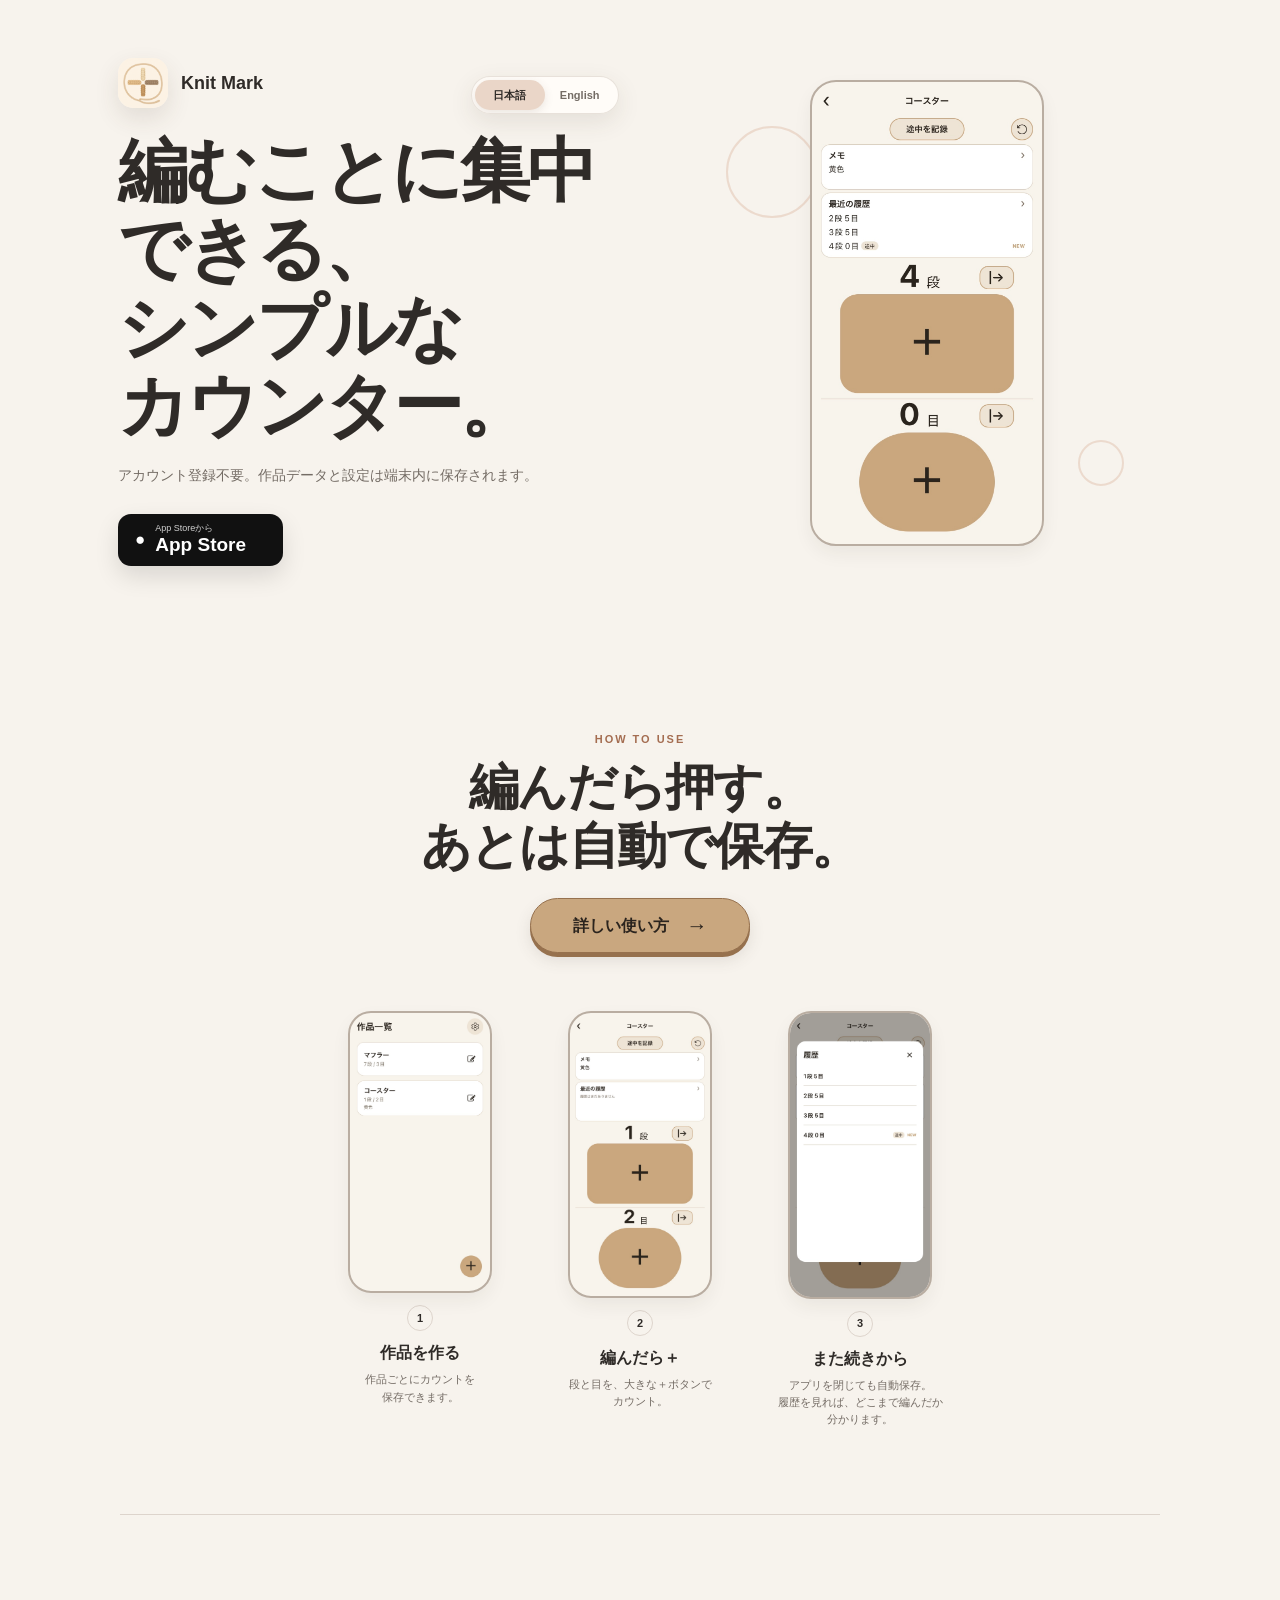
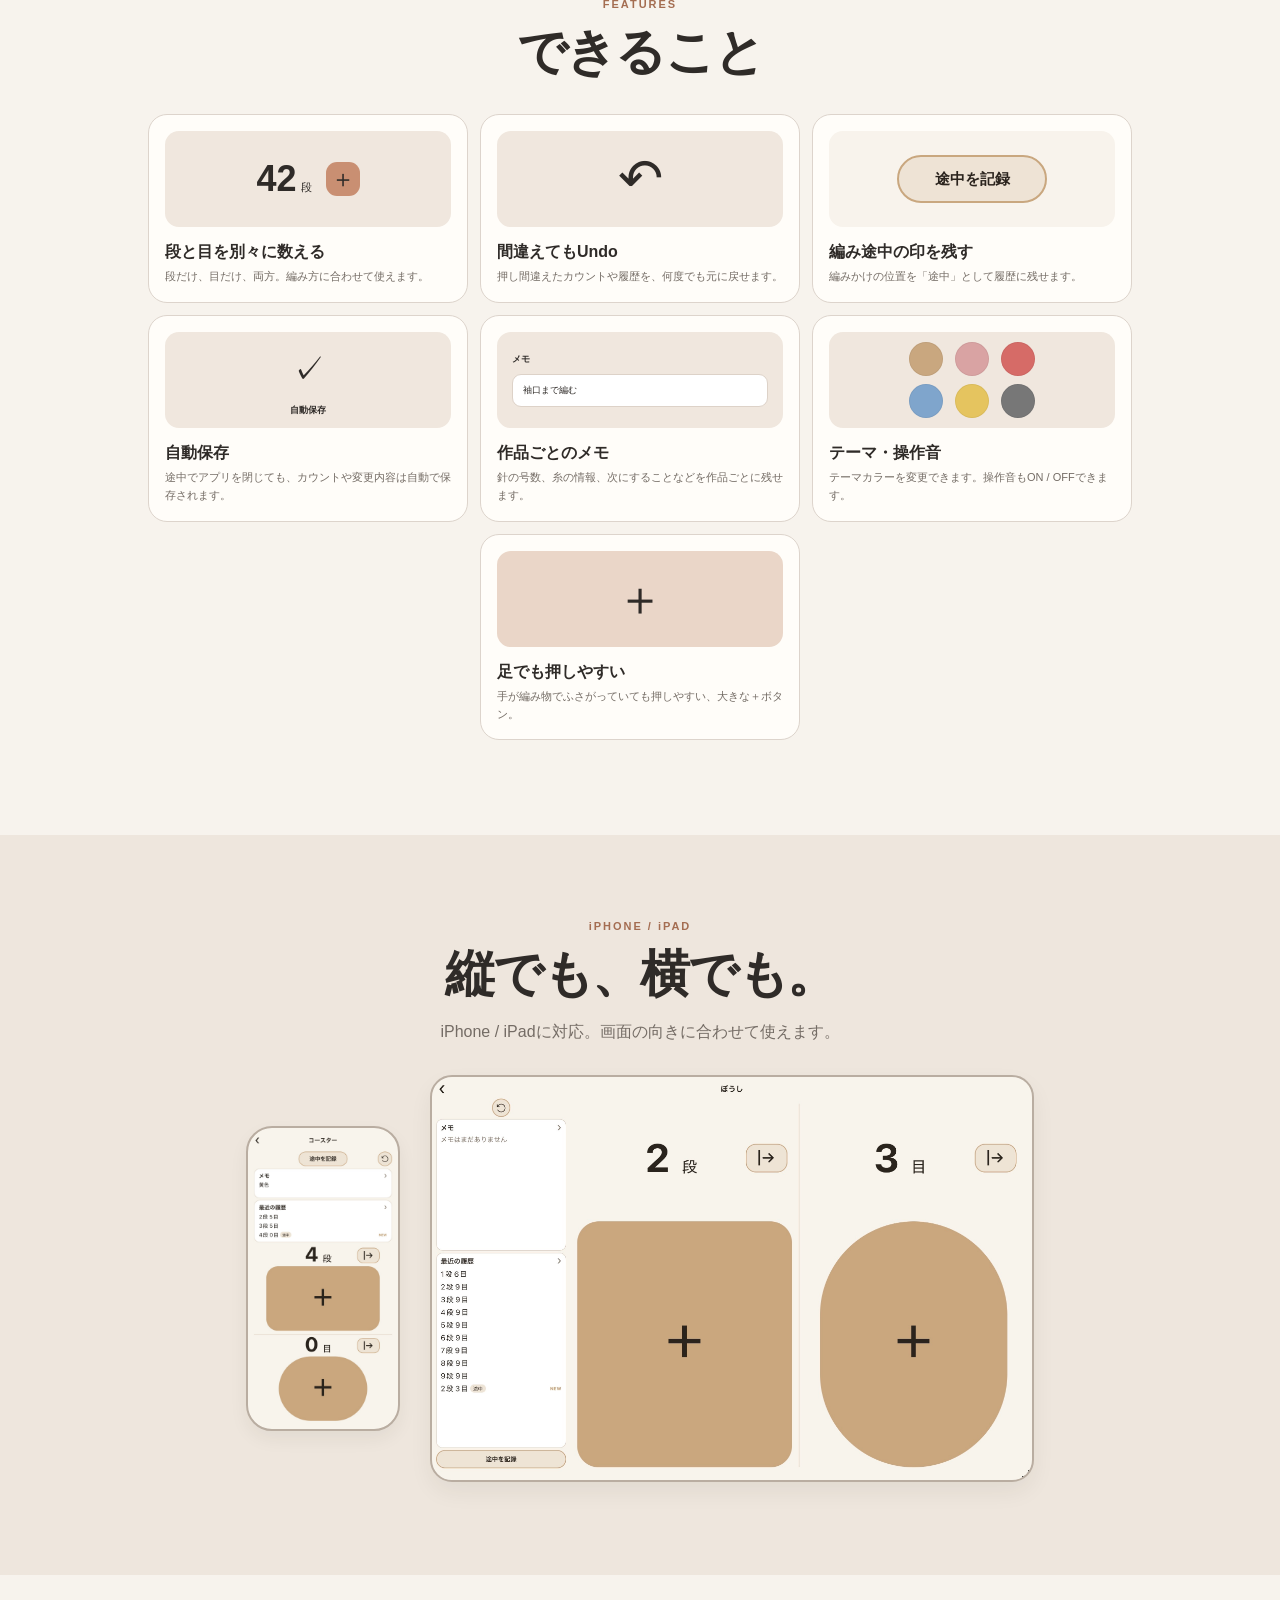
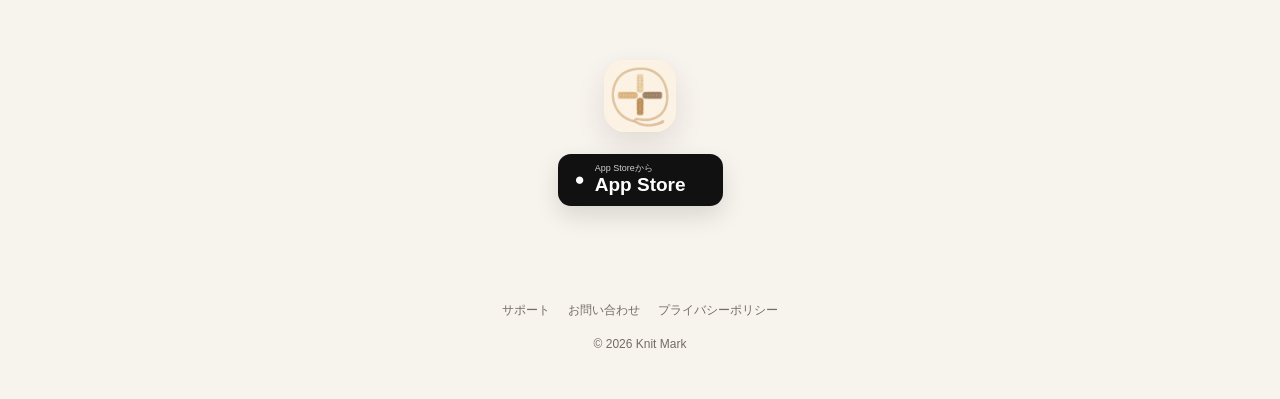
==== index.html @ 9e9e52c0 "Localize home footer and emphasize detailed guide button" ====
<!doctype html>
<html lang="ja">
<head>
  <meta charset="utf-8" />
  <meta name="viewport" content="width=device-width, initial-scale=1" />
  <meta name="theme-color" content="#f7f3ed" />
  <meta name="description" content="Knit Mark - 編み物の段数と目数を、シンプルに記録できるカウンターアプリ。" />
  <title>Knit Mark | 編み物カウンター</title>
  <link rel="stylesheet" href="./styles.css?v=20261116-guide-button" />
  <link rel="icon" type="image/png" href="/KnitMark_share/assets/icon.png" />
  <link rel="apple-touch-icon" href="/KnitMark_share/assets/icon.png" />
</head>
<body>
  <main id="top">
    <section class="hero">
      <div class="hero-copy">
        <div class="hero-top">
          <div class="app-mark">
            <img src="./assets/icon.png" alt="" />
            <span>Knit Mark</span>
          </div>
          <button class="lang-switch" id="langToggle" type="button" aria-label="Switch language" aria-pressed="false">
            <span class="lang-track">
              <span class="lang-thumb"></span>
              <span class="lang-option lang-ja">日本語</span>
              <span class="lang-option lang-en">English</span>
            </span>
          </button>
        </div>
        <h1 class="hero-title"
            data-ja="<span class='hero-line hero-line-1'>編むことに集中</span><span class='hero-line hero-line-2'><span class='hero-line-2a'>できる、</span><span class='hero-line-2b'>シンプルな</span></span><span class='hero-line hero-line-3'>カウンター。</span>"
            data-en="<span class='hero-line hero-line-1'>A simple counter</span><span class='hero-line hero-line-2'><span class='hero-line-2a'>that lets you</span><span class='hero-line-2b'>keep</span></span><span class='hero-line hero-line-3'>knitting.</span>">
          <span class="hero-line hero-line-1">編むことに集中</span>
          <span class="hero-line hero-line-2"><span class="hero-line-2a">できる、</span><span class="hero-line-2b">シンプルな</span></span>
          <span class="hero-line hero-line-3">カウンター。</span>
        </h1>
        <p class="hero-note"
           data-ja="アカウント登録不要。作品データと設定は端末内に保存されます。"
           data-en="No account required. Project data and settings are stored on your device.">
          アカウント登録不要。作品データと設定は端末内に保存されます。
        </p>
        <div class="hero-actions">
          <a class="store-button" href="https://apps.apple.com/app/id6820805163" target="_blank" rel="noreferrer">
            <span class="store-icon">●</span>
            <span><small data-ja="App Storeから" data-en="Download on the">App Storeから</small><strong>App Store</strong></span>
          </a>

        </div>
      </div>

      <div class="hero-device" aria-label="Knit Mark app preview">
        <div class="screen-crop hero-screenshot">
          <img src="./assets/screenshots/counter-progress.jpeg" data-ja-src="./assets/screenshots/counter-progress.jpeg" data-en-src="./assets/screenshots/counter-progress-eng.jpeg" alt="Knit Mark カウンター画面" />
        </div>
      </div>
    </section>

    <section class="section-heading how-heading">
      <p class="kicker">HOW TO USE</p>
      <h2 data-ja="編んだら押す。<br>あとは自動で保存。" data-en="Tap as you knit.<br>Everything saves automatically.">
        編んだら押す。<br>あとは自動で保存。
      </h2>
      <a class="detail-link" href="./usage.html" data-ja="詳しい使い方" data-en="Detailed guide">詳しい使い方</a>
    </section>

    <section class="steps" aria-label="Knit Mark how to use">
      <article class="step">
        <div class="screen-crop step-screenshot">
          <img src="./assets/screenshots/projects.jpeg" data-ja-src="./assets/screenshots/projects.jpeg" data-en-src="./assets/screenshots/projects-eng.jpeg" alt="Knit Mark 作品一覧画面" />
        </div>
        <div class="step-copy">
          <span>1</span>
          <h3 data-ja="作品を作る" data-en="Create a project">作品を作る</h3>
          <p data-ja="作品ごとにカウントを<br>保存できます。" data-en="Save counts separately for each project.">作品ごとにカウントを<br>保存できます。</p>
        </div>
      </article>

      <article class="step">
        <div class="screen-crop step-screenshot">
          <img src="./assets/screenshots/counter.jpeg" data-ja-src="./assets/screenshots/counter.jpeg" data-en-src="./assets/screenshots/counter-eng.jpeg" alt="Knit Mark カウンター画面" />
        </div>
        <div class="step-copy">
          <span>2</span>
          <h3 data-ja="編んだら＋" data-en="Tap + as you knit">編んだら＋</h3>
          <p data-ja="段と目を、大きな＋ボタンで<br>カウント。" data-en="Count rows and stitches with large + buttons.">段と目を、大きな＋ボタンで<br>カウント。</p>
        </div>
      </article>

      <article class="step">
        <div class="screen-crop step-screenshot">
          <img src="./assets/screenshots/history-progress.jpeg" data-ja-src="./assets/screenshots/history-progress.jpeg" data-en-src="./assets/screenshots/history-progress-eng.jpeg" alt="Knit Mark 履歴画面" />
        </div>
        <div class="step-copy">
          <span>3</span>
          <h3 data-ja="また続きから" data-en="Continue later">また続きから</h3>
          <p data-ja="アプリを閉じても自動保存。<br>履歴を見れば、どこまで編んだか<br>分かります。" data-en="Everything is saved automatically. Check your history and continue where you left off.">
            アプリを閉じても自動保存。<br>履歴を見れば、どこまで編んだか<br>分かります。
          </p>
        </div>
      </article>
    </section>

    <section class="features">
      <div class="section-heading">
        <p class="kicker">FEATURES</p>
        <h2 data-ja="できること" data-en="What you can do">できること</h2>
      </div>

      <div class="feature-grid">
        <article class="feature-card">
          <div class="feature-demo count-mini">
            <span class="count-value"><strong>42</strong><span data-ja="段" data-en="Rows">段</span></span>
            <b>＋</b>
          </div>
          <h3 data-ja="段と目を別々に数える" data-en="Count rows and stitches separately">段と目を別々に数える</h3>
          <p data-ja="段だけ、目だけ、両方。編み方に合わせて使えます。" data-en="Track rows, stitches, or both to match the way you knit.">段だけ、目だけ、両方。編み方に合わせて使えます。</p>
        </article>

        <article class="feature-card">
          <div class="feature-demo undo-mini">↶</div>
          <h3 data-ja="間違えてもUndo" data-en="Undo mistakes">間違えてもUndo</h3>
          <p data-ja="押し間違えたカウントや履歴を、何度でも元に戻せます。" data-en="Undo mistaken counts and history as many times as needed.">押し間違えたカウントや履歴を、何度でも元に戻せます。</p>
        </article>

        <article class="feature-card">
          <div class="feature-demo progress-button-demo">
            <span class="progress-button" data-ja="途中を記録" data-en="Save Progress">途中を記録</span>
          </div>
          <h3 data-ja="編み途中の印を残す" data-en="Mark where you stopped">編み途中の印を残す</h3>
          <p data-ja="編みかけの位置を「途中」として履歴に残せます。" data-en="Save your current place as a Progress marker in history.">編みかけの位置を「途中」として履歴に残せます。</p>
        </article>

        <article class="feature-card">
          <div class="feature-demo autosave-mini">
            <span>✓</span>
            <small data-ja="自動保存" data-en="Auto Save">自動保存</small>
          </div>
          <h3 data-ja="自動保存" data-en="Auto save">自動保存</h3>
          <p data-ja="途中でアプリを閉じても、カウントや変更内容は自動で保存されます。" data-en="Counts and changes are saved automatically, even if you close the app.">途中でアプリを閉じても、カウントや変更内容は自動で保存されます。</p>
        </article>

        <article class="feature-card">
          <div class="feature-demo note-mini">
            <small data-ja="メモ" data-en="Note">メモ</small>
            <span data-ja="袖口まで編む" data-en="Knit to the cuff">袖口まで編む</span>
          </div>
          <h3 data-ja="作品ごとのメモ" data-en="Notes for each project">作品ごとのメモ</h3>
          <p data-ja="針の号数、糸の情報、次にすることなどを作品ごとに残せます。" data-en="Keep needle size, yarn details, and next steps with each project.">針の号数、糸の情報、次にすることなどを作品ごとに残せます。</p>
        </article>

        <article class="feature-card">
          <div class="feature-demo theme-palette" aria-label="Knit Mark theme colors">
            <span class="theme-dot beige"></span>
            <span class="theme-dot pink"></span>
            <span class="theme-dot red"></span>
            <span class="theme-dot blue"></span>
            <span class="theme-dot yellow"></span>
            <span class="theme-dot black"></span>
          </div>
          <h3 data-ja="テーマ・操作音" data-en="Themes and tap sounds">テーマ・操作音</h3>
          <p data-ja="テーマカラーを変更できます。操作音もON / OFFできます。" data-en="Choose a color theme and turn tap sounds on or off.">テーマカラーを変更できます。操作音もON / OFFできます。</p>
        </article>

        <article class="feature-card foot-card">
          <div class="feature-demo foot-mini">＋</div>
          <h3 data-ja="足でも押しやすい" data-en="Easy to tap with your foot">足でも押しやすい</h3>
          <p data-ja="手が編み物でふさがっていても押しやすい、大きな＋ボタン。" data-en="Large + buttons are easy to tap even when your hands are busy knitting.">手が編み物でふさがっていても押しやすい、大きな＋ボタン。</p>
        </article>
      </div>
    </section>

    <section class="device-section">
      <div class="section-heading">
        <p class="kicker">iPHONE / iPAD</p>
        <h2 data-ja="縦でも、横でも。" data-en="Portrait or landscape.">縦でも、横でも。</h2>
        <p data-ja="iPhone / iPadに対応。画面の向きに合わせて使えます。" data-en="Available on iPhone and iPad, in portrait or landscape.">iPhone / iPadに対応。画面の向きに合わせて使えます。</p>
      </div>

      <div class="device-showcase">
        <div class="screen-crop device-phone-shot">
          <img src="./assets/screenshots/counter-progress.jpeg" data-ja-src="./assets/screenshots/counter-progress.jpeg" data-en-src="./assets/screenshots/counter-progress-eng.jpeg" alt="Knit Mark iPhone縦画面" />
        </div>
        <div class="screen-crop ipad-shot">
          <img src="./assets/screenshots/ipad-landscape.jpeg" data-ja-src="./assets/screenshots/ipad-landscape.jpeg" data-en-src="./assets/screenshots/ipad-landscape-eng.jpeg" alt="Knit Mark iPad横画面" />
        </div>
      </div>
    </section>

    <section class="download-section">
      <img src="./assets/icon.png" alt="" />
      <a class="store-button" href="https://apps.apple.com/app/id6820805163" target="_blank" rel="noreferrer">
        <span class="store-icon">●</span>
        <span><small data-ja="App Storeから" data-en="Download on the">App Storeから</small><strong>App Store</strong></span>
      </a>
    </section>
  </main>

  <footer>
    <nav>
      <a href="./support/ja/" data-ja-href="./support/ja/" data-en-href="./support/" data-ja="サポート" data-en="Support">サポート</a>
      <a href="https://docs.google.com/forms/d/e/1FAIpQLScTfycUACW0nB-oMRpTWPwfped8-hMe3VPU91w6Vp2cTNvaTg/viewform?usp=publish-editor" target="_blank" rel="noreferrer" data-ja="お問い合わせ" data-en="Contact">お問い合わせ</a>
      <a href="./ja/privacy.html" data-ja-href="./ja/privacy.html" data-en-href="./privacy.html" data-ja="プライバシーポリシー" data-en="Privacy Policy">プライバシーポリシー</a>
    </nav>
    <p>© 2026 Knit Mark</p>
  </footer>

  <script src="./script.js"></script>
</body>
</html>
---- styles.css ----
:root{
  --bg:#f7f3ed;
  --surface:#fffdf9;
  --surface-2:#f0e7de;
  --text:#2f2b28;
  --muted:#746c65;
  --line:#ddd4cc;
  --accent:#c98f72;
  --shadow:0 22px 55px rgba(69,54,43,.12);
}
*{box-sizing:border-box}
html{scroll-behavior:smooth}
body{
  margin:0;
  background:var(--bg);
  color:var(--text);
  font-family:-apple-system,BlinkMacSystemFont,"Segoe UI","Noto Sans JP",sans-serif;
  line-height:1.7;
}
a{color:inherit;text-decoration:none}
button{font:inherit;color:inherit}

.hero{
  max-width:1100px;
  margin:0 auto;
  padding:58px 28px 86px;
  display:grid;
  grid-template-columns:1.05fr .95fr;
  gap:56px;
  align-items:center;
}
.app-mark{display:flex;align-items:center;gap:13px;font-size:18px;font-weight:800}
.app-mark img{width:50px;height:50px;border-radius:15px;box-shadow:0 10px 24px rgba(72,55,43,.12)}
h1{
  margin:24px 0 18px;
  font-size:clamp(42px,5.5vw,70px);
  line-height:1.08;
  letter-spacing:-.045em;
}
.hero-note{max-width:610px;margin:0;color:var(--muted);font-size:14px}
.hero-actions{display:flex;align-items:center;gap:12px;flex-wrap:wrap;margin-top:27px}
.store-button{
  display:inline-flex;
  align-items:center;
  gap:10px;
  min-width:165px;
  padding:10px 17px;
  border-radius:13px;
  background:#111;
  color:#fff;
  box-shadow:0 10px 25px rgba(0,0,0,.12);
}
.store-button small{display:block;font-size:9px;line-height:1.1;opacity:.8}
.store-button strong{display:block;font-size:19px;line-height:1.15}
.store-icon{font-size:17px}
.lang-button{
  border:1px solid var(--line);
  background:var(--surface);
  border-radius:999px;
  padding:9px 14px;
  cursor:pointer;
  font-weight:700;
}
.hero-device{display:flex;justify-content:center}

.phone{
  position:relative;
  border:7px solid #302c29;
  background:#302c29;
  border-radius:34px;
  box-shadow:var(--shadow);
}
.phone:before{
  content:"";
  position:absolute;
  top:6px;
  left:50%;
  transform:translateX(-50%);
  width:62px;
  height:16px;
  border-radius:999px;
  background:#302c29;
  z-index:3;
}
.phone-large{width:245px}
.phone-small{width:168px;border-width:6px;border-radius:28px}
.phone-device{width:180px;border-radius:30px}
.phone-screen{
  position:relative;
  overflow:hidden;
  background:#fbf5ee;
  border-radius:27px;
  min-height:460px;
  padding:28px 12px 12px;
}
.phone-small .phone-screen{min-height:326px;border-radius:21px;padding:22px 8px 9px}
.phone-device .phone-screen{min-height:350px;border-radius:23px;padding:23px 9px 10px}

.mock-top,.simple-title{
  display:grid;
  grid-template-columns:28px 1fr 28px;
  align-items:center;
  text-align:center;
  font-size:12px;
}
.phone-small .simple-title,.phone-device .simple-title{grid-template-columns:22px 1fr 22px;font-size:9px}
.mock-top>span:first-child,.simple-title>span:first-child{text-align:left}
.mock-top>span:last-child,.simple-title>span:last-child{text-align:right}
.mock-tools{display:flex;align-items:center;justify-content:space-between;margin:12px 0 9px}
.mock-tools button{height:29px;min-width:29px;border:1px solid #cfa98f;border-radius:999px;background:#f0dfd2;font-size:10px}
.mock-tools .progress{padding:0 11px;font-weight:700}
.mock-card{display:grid;gap:2px;margin:6px 0;padding:7px 8px;border:1px solid #e4d8cd;border-radius:11px;background:#fffaf6}
.mock-card b{font-size:9px}
.mock-card span{font-size:8px;color:#615951}
.mock-card em,.history-row em{font-style:normal;font-size:7px;color:#b56f53}
.big-count{padding:6px 0 2px;text-align:center}
.big-count>div{position:relative;display:flex;justify-content:center;align-items:baseline;gap:4px}
.big-count strong{font-size:31px;line-height:1}
.big-count span{font-size:11px}
.big-count>div button{position:absolute;right:2px;top:0;border:1px solid #cfa98f;background:#f0dfd2;border-radius:9px;padding:3px 6px;font-size:10px}
.big-plus{
  display:grid;
  place-items:center;
  width:80%;
  height:52px;
  margin:7px auto 0;
  border:0;
  border-radius:18px;
  background:var(--accent);
  font-size:37px;
  line-height:1;
}
.big-plus.round{width:58%;border-radius:999px}
.screen-divider{height:1px;background:#e5d9ce;margin:4px 8px}

.section-heading{
  max-width:760px;
  margin:0 auto;
  padding:78px 28px 32px;
  text-align:center;
}
.section-heading h2{
  margin:0;
  font-size:clamp(31px,4.5vw,50px);
  line-height:1.18;
  letter-spacing:-.035em;
}
.section-heading>p:last-child{margin:14px auto 0;color:var(--muted)}
.kicker{margin:0 0 9px;color:#a46d51;font-size:11px;font-weight:800;letter-spacing:.18em}

.steps{
  display:flex;
  align-items:flex-start;
  gap:0;
  overflow-x:auto;
  scroll-snap-type:x mandatory;
  scrollbar-width:none;
  padding:20px max(28px,calc((100vw - 168px)/2)) 82px;
  -webkit-overflow-scrolling:touch;
}
.steps::-webkit-scrollbar{display:none}
.step{
  flex:0 0 214px;
  min-width:214px;
  margin-left:-46px;
  scroll-snap-align:center;
  position:relative;
  display:flex;
  flex-direction:column;
  align-items:center;
}
.step:first-child{margin-left:0}
.step:nth-child(1){z-index:3}
.step:nth-child(2){z-index:2}
.step:nth-child(3){z-index:1}
.step-copy{width:180px;padding-top:14px;text-align:center}
.step-copy>span{
  display:grid;
  place-items:center;
  width:26px;height:26px;margin:0 auto 8px;
  border:1px solid var(--line);border-radius:50%;
  font-size:11px;font-weight:800
}
.step-copy h3{margin:0 0 5px;font-size:16px}
.step-copy p{margin:0;color:var(--muted);font-size:11px;line-height:1.55}
.list-screen{background:#faf6f0}
.project-card{display:grid;gap:2px;margin:10px 0;padding:10px;border:1px solid #e3d8ce;border-radius:11px;background:#fff}
.project-card b{font-size:9px}
.project-card small{font-size:8px;color:#736a62}
.floating-plus{position:absolute;right:11px;bottom:12px;width:38px;height:38px;border:0;border-radius:50%;background:var(--accent);font-size:23px}
.count-only-screen{display:flex;flex-direction:column}
.center-count{display:flex;flex:1;flex-direction:column;align-items:center;justify-content:center}
.center-count strong{font-size:36px;line-height:1}
.center-count span{font-size:9px;margin-top:3px}
.phone-small .big-plus,.phone-device .big-plus{height:44px;font-size:29px;border-radius:15px}
.phone-small .big-plus.round,.phone-device .big-plus.round{border-radius:999px}
.history-row{position:relative;display:grid;gap:2px;margin:7px 0;padding:9px 8px;border:1px solid #e3d8ce;border-radius:10px;background:#fff}
.history-row small{font-size:7px;color:#8a8179}
.history-row b{font-size:9px}
.history-row em{position:absolute;right:7px;top:7px}
.history-row.active{background:#f3e7dd}

.features{
  max-width:1040px;
  margin:0 auto;
  padding:0 28px 95px;
  border-top:1px solid var(--line);
}
.features .section-heading{padding-top:80px}
.feature-grid{display:grid;grid-template-columns:repeat(3,1fr);gap:12px}
.feature-card{
  padding:16px;
  border:1px solid var(--line);
  border-radius:19px;
  background:var(--surface);
}
.feature-card h3{margin:14px 0 6px;font-size:16px;line-height:1.35}
.feature-card p{margin:0;color:var(--muted);font-size:11px;line-height:1.6}
.feature-demo{
  height:96px;
  border-radius:14px;
  background:var(--surface-2);
  display:flex;
  align-items:center;
  justify-content:center;
}
.count-mini{gap:5px}
.count-mini strong{font-size:36px;line-height:1}
.count-mini span{font-size:11px}
.count-mini b{display:grid;place-items:center;width:34px;height:34px;margin-left:6px;border-radius:11px;background:var(--accent);font-size:24px;font-weight:400}
.undo-mini{font-size:54px}
.progress-mini{position:relative;display:grid;align-content:center;justify-items:start;padding:16px 18px}
.progress-mini small{font-size:8px;color:var(--muted)}
.progress-mini strong{font-size:12px}
.progress-mini em{position:absolute;right:15px;top:15px;font-style:normal;font-size:7px;color:#b56f53}
.autosave-mini{flex-direction:column;gap:4px}
.autosave-mini span{font-size:34px}
.autosave-mini small{font-size:9px;font-weight:700}
.note-mini{align-items:flex-start;flex-direction:column;padding:15px;gap:6px}
.note-mini small{font-size:9px;font-weight:800}
.note-mini span{width:100%;padding:8px 10px;border:1px solid #ddd2c8;border-radius:9px;background:#fff;font-size:9px}
.theme-mini{gap:5px;flex-wrap:wrap;padding:17px}
.theme-mini i{width:25px;height:25px;border-radius:8px;box-shadow:inset 0 0 0 1px rgba(0,0,0,.05)}
.theme-mini i:nth-child(1){background:#e8d3c3}
.theme-mini i:nth-child(2){background:#e7c9ce}
.theme-mini i:nth-child(3){background:#dcaeaa}
.theme-mini i:nth-child(4){background:#c7d6df}
.theme-mini i:nth-child(5){background:#eadca9}
.theme-mini i:nth-child(6){background:#6a6561}
.foot-card{grid-column:2}
.foot-mini{font-size:48px;background:#ead6c8}

.device-section{
  padding:0 28px 95px;
  background:#eee6dd;
}
.device-section .section-heading{padding-top:82px}
.device-showcase{
  max-width:900px;
  margin:0 auto;
  display:flex;
  justify-content:center;
  align-items:center;
  gap:36px;
}
.tablet{
  width:min(650px,72vw);
  padding:9px;
  border-radius:27px;
  background:#302d2a;
  box-shadow:var(--shadow);
}
.tablet-screen{
  min-height:330px;
  padding:21px;
  border-radius:20px;
  background:#fbf5ee;
  display:grid;
  grid-template-columns:180px 1fr;
  gap:20px;
}
.tablet-screen aside{display:flex;flex-direction:column;gap:12px}
.tablet-card{padding:13px;border:1px solid #e2d7cc;border-radius:13px;background:#fff}
.tablet-card b{font-size:11px}
.tablet-card p{margin:6px 0 0;color:#6e665f;font-size:10px}
.tablet-counts{display:grid;grid-template-columns:1fr 1fr;gap:14px}
.tablet-counts>div{display:flex;flex-direction:column;align-items:center;justify-content:center}
.tablet-counts strong{font-size:52px;line-height:1}
.tablet-counts span{margin:6px 0 15px;font-size:12px}
.tablet-counts button{width:80%;height:64px;border:0;border-radius:20px;background:var(--accent);font-size:38px}

.download-section{
  display:flex;
  flex-direction:column;
  align-items:center;
  gap:22px;
  padding:85px 28px 70px;
}
.download-section>img{width:72px;height:72px;border-radius:21px;box-shadow:0 12px 28px rgba(73,55,42,.12)}
footer{
  max-width:1000px;
  margin:0 auto;
  padding:24px 28px 44px;
  color:var(--muted);
  text-align:center;
  font-size:12px;
}
footer nav{display:flex;justify-content:center;gap:18px;flex-wrap:wrap}
footer p{margin:14px 0 0}

@media(max-width:820px){
  .hero{grid-template-columns:1fr;text-align:center;gap:36px}
  .app-mark,.hero-actions{justify-content:center}
  .hero-note{margin-inline:auto}
  .feature-grid{grid-template-columns:repeat(2,1fr)}
  .foot-card{grid-column:auto}
  .device-showcase{flex-direction:column}
  .tablet{width:min(680px,92vw)}
}
@media(max-width:560px){
  .hero{padding:40px 18px 68px}
  h1{font-size:40px}
  .phone-large{width:225px}
  .phone-large .phone-screen{min-height:422px}
  .section-heading{padding:66px 18px 27px}
  .steps{padding-left:calc((100vw - 168px)/2);padding-right:calc((100vw - 168px)/2);padding-bottom:65px}
  .step{flex-basis:203px;min-width:203px;margin-left:-34px}
  .features{padding:0 14px 72px}
  .feature-grid{grid-template-columns:1fr 1fr;gap:9px}
  .feature-card{padding:12px}
  .feature-demo{height:82px}
  .feature-card h3{font-size:14px}
  .feature-card p{font-size:10px}
  .device-section{padding-inline:14px}
  .phone-device{display:none}
  .tablet{width:100%;padding:7px;border-radius:21px}
  .tablet-screen{min-height:265px;padding:14px;border-radius:15px;grid-template-columns:120px 1fr;gap:12px}
  .tablet-card{padding:9px}
  .tablet-counts strong{font-size:38px}
  .tablet-counts span{font-size:9px;margin-bottom:10px}
  .tablet-counts button{height:50px;font-size:30px}
}
@media(max-width:390px){
  .feature-grid{grid-template-columns:1fr}
  .tablet-screen{grid-template-columns:1fr}
  .tablet-screen aside{display:grid;grid-template-columns:1fr 1fr}
}


/* Motion */
@keyframes heroFloat{
  0%,100%{transform:translateY(0) rotate(-.6deg)}
  50%{transform:translateY(-9px) rotate(.6deg)}
}
@keyframes softPop{
  0%{transform:scale(.96);opacity:0}
  70%{transform:scale(1.025);opacity:1}
  100%{transform:scale(1)}
}
@keyframes pulsePlus{
  0%,100%{transform:scale(1)}
  50%{transform:scale(1.06)}
}
@keyframes tinyWiggle{
  0%,100%{transform:rotate(0)}
  35%{transform:rotate(-8deg)}
  70%{transform:rotate(6deg)}
}

.hero-copy{
  animation:softPop .7s cubic-bezier(.2,.8,.2,1) both;
}
.hero-device .phone-large{
  animation:heroFloat 5.2s ease-in-out infinite;
  transform-origin:center;
}
.hero-device{
  position:relative;
}
.hero-device:before,
.hero-device:after{
  content:"";
  position:absolute;
  border:2px solid rgba(201,143,114,.25);
  border-radius:50%;
  pointer-events:none;
}
.hero-device:before{
  width:88px;
  height:88px;
  left:7%;
  top:14%;
  animation:heroFloat 6.4s ease-in-out infinite reverse;
}
.hero-device:after{
  width:42px;
  height:42px;
  right:8%;
  bottom:12%;
  animation:heroFloat 4.8s ease-in-out infinite;
}
.store-button,
.lang-button,
.feature-card,
.phone,
.tablet{
  transition:
    transform .22s ease,
    box-shadow .22s ease,
    border-color .22s ease,
    background-color .22s ease;
}
.store-button:hover{
  transform:translateY(-2px);
  box-shadow:0 14px 30px rgba(0,0,0,.16);
}
.lang-button:hover{
  transform:translateY(-1px);
  border-color:#c9b7a8;
  background:#fff;
}
.feature-card:hover{
  transform:translateY(-5px);
  box-shadow:0 16px 36px rgba(77,60,47,.09);
  border-color:#d2c1b4;
}
.feature-card:hover .feature-demo{
  transform:scale(1.025);
}
.feature-demo{
  transition:transform .22s ease;
}
.count-mini b,
.foot-mini{
  animation:pulsePlus 2.8s ease-in-out infinite;
}
.undo-mini{
  animation:tinyWiggle 3.6s ease-in-out infinite;
}
.theme-mini i{
  transition:transform .18s ease;
}
.feature-card:hover .theme-mini i:nth-child(odd){transform:translateY(-3px) rotate(-3deg)}
.feature-card:hover .theme-mini i:nth-child(even){transform:translateY(3px) rotate(3deg)}

.step .phone{
  transition:transform .25s ease,box-shadow .25s ease,filter .25s ease;
}
.step:hover .phone{
  transform:translateY(-6px) rotate(-1deg);
  box-shadow:0 25px 50px rgba(69,54,43,.16);
}
.step:nth-child(2):hover .phone{transform:translateY(-6px) rotate(1deg)}
.step:nth-child(3):hover .phone{transform:translateY(-6px) rotate(-.6deg)}

.reveal{
  opacity:0;
  transform:translateY(24px);
  transition:
    opacity .65s cubic-bezier(.2,.75,.2,1),
    transform .65s cubic-bezier(.2,.75,.2,1);
}
.reveal.is-visible{
  opacity:1;
  transform:translateY(0);
}
.feature-card.reveal:nth-child(2){transition-delay:.05s}
.feature-card.reveal:nth-child(3){transition-delay:.1s}
.feature-card.reveal:nth-child(4){transition-delay:.15s}
.feature-card.reveal:nth-child(5){transition-delay:.2s}
.feature-card.reveal:nth-child(6){transition-delay:.25s}
.feature-card.reveal:nth-child(7){transition-delay:.3s}

.device-showcase.reveal.is-visible .phone-device{
  animation:softPop .65s .05s both;
}
.device-showcase.reveal.is-visible .tablet{
  animation:softPop .7s .14s both;
}

@media(prefers-reduced-motion:reduce){
  html{scroll-behavior:auto}
  *,
  *:before,
  *:after{
    animation-duration:.001ms !important;
    animation-iteration-count:1 !important;
    transition-duration:.001ms !important;
    scroll-behavior:auto !important;
  }
  .reveal{
    opacity:1;
    transform:none;
  }
}


/* Floating language toggle */
.lang-switch{
  position:fixed;
  top:18px;
  right:18px;
  z-index:50;
  padding:0;
  border:0;
  background:transparent;
  cursor:pointer;
}
.lang-track{
  position:relative;
  display:grid;
  grid-template-columns:1fr 1fr;
  align-items:center;
  width:148px;
  height:38px;
  padding:3px;
  border:1px solid rgba(126,104,87,.18);
  border-radius:999px;
  background:rgba(255,253,249,.9);
  box-shadow:0 8px 24px rgba(72,55,43,.10);
  backdrop-filter:blur(12px);
  overflow:hidden;
}
.lang-thumb{
  position:absolute;
  top:3px;
  left:3px;
  width:70px;
  height:30px;
  border-radius:999px;
  background:#ead6c8;
  box-shadow:0 3px 10px rgba(89,67,51,.12);
  transition:transform .28s cubic-bezier(.2,.8,.2,1), background-color .2s ease;
}
.lang-option{
  position:relative;
  z-index:1;
  text-align:center;
  font-size:11px;
  font-weight:700;
  color:var(--muted);
  transition:color .2s ease;
}
.lang-switch[data-lang="ja"] .lang-ja,
.lang-switch[data-lang="en"] .lang-en{
  color:var(--text);
}
.lang-switch[data-lang="en"] .lang-thumb{
  transform:translateX(70px);
}
.lang-switch:hover .lang-track{
  border-color:#cbb8aa;
}
.lang-switch:focus-visible{
  outline:3px solid rgba(201,143,114,.28);
  outline-offset:3px;
  border-radius:999px;
}

@media(max-width:560px){
  .lang-switch{
    top:12px;
    right:12px;
  }
  .lang-track{
    width:132px;
    height:34px;
  }
  .lang-thumb{
    width:62px;
    height:26px;
  }
  .lang-switch[data-lang="en"] .lang-thumb{
    transform:translateX(62px);
  }
  .lang-option{
    font-size:10px;
  }
}


/* Real app screenshots */
.app-screenshot{
  display:block;
  width:100%;
  height:auto;
  object-fit:contain;
  border-radius:24px;
  box-shadow:0 22px 55px rgba(69,54,43,.14);
  border:1px solid rgba(126,104,87,.12);
  background:#fff;
}
.hero-screenshot{
  width:min(310px,76vw);
  margin:0 auto;
  animation:heroFloat 5.2s ease-in-out infinite;
}
.step-screenshot{
  width:168px;
  border-radius:22px;
}
.step:hover .step-screenshot{
  transform:translateY(-6px) rotate(-1deg);
  box-shadow:0 25px 50px rgba(69,54,43,.17);
}
.step:nth-child(2):hover .step-screenshot{transform:translateY(-6px) rotate(1deg)}
.step:nth-child(3):hover .step-screenshot{transform:translateY(-6px) rotate(-.6deg)}
.step-screenshot{
  transition:transform .25s ease,box-shadow .25s ease;
}
.screenshot-demo{
  overflow:hidden;
  padding:0;
  background:#f3ece5;
}
.screenshot-demo img{
  width:100%;
  height:100%;
  object-fit:cover;
  object-position:top center;
}
.history-demo img{
  object-position:center 15%;
}
.device-showcase{
  max-width:980px;
  margin:0 auto;
  display:flex;
  justify-content:center;
  align-items:center;
  gap:34px;
}
.device-phone-shot{
  width:190px;
  flex:0 0 auto;
}
.ipad-shot{
  width:min(690px,70vw);
  border-radius:22px;
}
.device-showcase.reveal.is-visible .device-phone-shot{
  animation:softPop .65s .05s both;
}
.device-showcase.reveal.is-visible .ipad-shot{
  animation:softPop .7s .14s both;
}

@media(max-width:820px){
  .hero-screenshot{width:min(280px,74vw)}
  .device-showcase{flex-direction:column}
  .device-phone-shot{width:180px}
  .ipad-shot{width:min(720px,92vw)}
}
@media(max-width:560px){
  .hero-screenshot{width:230px}
  .step-screenshot{width:168px}
  .device-phone-shot{display:none}
  .ipad-shot{width:100%;border-radius:16px}
}


/* Centered 1-2-3 how-to layout */
.steps{
  max-width:760px;
  margin:0 auto;
  padding:28px 28px 86px;
  display:grid;
  grid-template-columns:repeat(3,168px);
  justify-content:center;
  align-items:start;
  gap:52px;
  overflow:visible;
  scroll-snap-type:none;
}
.step{
  min-width:0;
  width:168px;
  margin-left:0 !important;
  flex:none;
  scroll-snap-align:none;
}
.step-copy{
  width:168px;
}
@media(max-width:760px){
  .steps{
    max-width:620px;
    grid-template-columns:repeat(3,150px);
    gap:28px;
  }
  .step,
  .step-copy,
  .step-screenshot{
    width:150px;
  }
}
@media(max-width:560px){
  .steps{
    max-width:100%;
    padding:22px 18px 68px;
    grid-template-columns:1fr;
    gap:42px;
    justify-items:center;
  }
  .step,
  .step-copy,
  .step-screenshot{
    width:168px;
  }
}


/* Refined feature demos */
.count-mini{
  gap:14px;
  justify-content:center;
}
.count-value{
  display:flex;
  align-items:baseline;
  gap:4px;
}
.count-value strong{
  font-size:36px;
  line-height:1;
}
.count-value>span{
  font-size:11px;
}
.count-mini b{
  margin-left:0;
  width:34px;
  height:34px;
  line-height:1;
  align-self:center;
}

.undo-mini{
  animation:none;
}
.feature-card:hover .undo-mini{
  transform:rotate(-5deg);
}

.progress-history-demo{
  display:block;
  height:96px;
  padding:10px 12px;
  background:#fff;
  border:1px solid #e3d7cb;
  overflow:hidden;
}
.progress-title{
  font-size:10px;
  font-weight:800;
  margin-bottom:3px;
}
.progress-lines{
  display:grid;
  gap:2px;
  font-size:9px;
  line-height:1.25;
}
.progress-last{
  display:flex;
  align-items:center;
  gap:5px;
}
.progress-last i{
  padding:1px 6px;
  border-radius:999px;
  background:#eee3d5;
  font-style:normal;
  font-size:7px;
  color:#5e554e;
}
.progress-last em{
  margin-left:auto;
  font-style:normal;
  font-size:7px;
  font-weight:700;
  color:#c9a77f;
}

.theme-palette{
  display:grid;
  grid-template-columns:repeat(3,34px);
  gap:8px 12px;
  align-content:center;
  justify-content:center;
}
.theme-dot{
  width:34px;
  height:34px;
  border-radius:50%;
  box-shadow:inset 0 0 0 1px rgba(0,0,0,.05);
  transition:transform .2s ease;
}
.theme-dot.beige{background:#C9A77F}
.theme-dot.pink{background:#D9A3A3}
.theme-dot.red{background:#D66B67}
.theme-dot.blue{background:#7FA5CC}
.theme-dot.yellow{background:#E5C45F}
.theme-dot.black{background:#777777}
.feature-card:hover .theme-dot:nth-child(odd){transform:translateY(-2px)}
.feature-card:hover .theme-dot:nth-child(even){transform:translateY(2px)}

.device-phone-shot,
.ipad-shot{
  transition:transform .28s ease, box-shadow .28s ease;
}
.device-phone-shot:hover{
  transform:translateY(-7px) rotate(-1.2deg);
  box-shadow:0 28px 60px rgba(69,54,43,.18);
}
.ipad-shot:hover{
  transform:translateY(-7px) rotate(.6deg);
  box-shadow:0 28px 60px rgba(69,54,43,.18);
}
.device-phone-shot:active,
.ipad-shot:active{
  transform:translateY(-3px) scale(.985);
}

@media(hover:none){
  .device-phone-shot:active,
  .ipad-shot:active{
    transform:translateY(-5px) scale(.985);
  }
}


/* Motion tuning */
@keyframes gentleDeviceSway{
  0%,100%{transform:translateY(0) rotate(-0.45deg)}
  50%{transform:translateY(-5px) rotate(0.45deg)}
}
@keyframes gentleDeviceSwayAlt{
  0%,100%{transform:translateY(-2px) rotate(0.35deg)}
  50%{transform:translateY(4px) rotate(-0.35deg)}
}

/* Feature cards stay still, except the foot-friendly card */
.feature-card,
.feature-card:hover{
  transform:none;
  box-shadow:none;
  border-color:var(--line);
}
.feature-card:hover .feature-demo{
  transform:none;
}
.feature-card:hover .undo-mini{
  transform:none;
}
.feature-card:hover .theme-dot{
  transform:none !important;
}
.foot-card{
  transition:transform .22s ease,box-shadow .22s ease,border-color .22s ease;
}
.foot-card:hover{
  transform:translateY(-5px);
  box-shadow:0 16px 36px rgba(77,60,47,.09);
  border-color:#d2c1b4;
}
.foot-card:hover .feature-demo{
  transform:scale(1.025);
}

/* Real progress marker from the app */
.progress-screen-crop{
  overflow:hidden;
  padding:0;
  background:#f8f3ec;
}
.progress-screen-crop img{
  display:block;
  width:100%;
  height:100%;
  object-fit:cover;
  object-position:50% 31%;
  transform:scale(1.9);
  transform-origin:50% 31%;
}

/* How-to phones gently sway all the time */
.step-screenshot{
  animation:gentleDeviceSway 4.2s ease-in-out infinite;
}
.step:nth-child(2) .step-screenshot{
  animation:gentleDeviceSwayAlt 4.7s ease-in-out .35s infinite;
}
.step:nth-child(3) .step-screenshot{
  animation:gentleDeviceSway 5s ease-in-out .7s infinite;
}
.step:hover .step-screenshot,
.step:nth-child(2):hover .step-screenshot,
.step:nth-child(3):hover .step-screenshot{
  animation-play-state:paused;
  transform:translateY(-6px) rotate(-0.8deg);
}

/* iPhone / iPad gently sway in the device section */
.device-phone-shot{
  animation:gentleDeviceSway 4.8s ease-in-out infinite;
}
.ipad-shot{
  animation:gentleDeviceSwayAlt 5.4s ease-in-out .5s infinite;
}
.device-phone-shot:hover,
.ipad-shot:hover{
  animation-play-state:paused;
}
.device-phone-shot:active,
.ipad-shot:active{
  animation-play-state:paused;
}

@media(prefers-reduced-motion:reduce){
  .step-screenshot,
  .device-phone-shot,
  .ipad-shot{
    animation:none !important;
  }
}


/* Final motion and feature tuning */
.reveal,
.reveal.is-visible{
  opacity:1 !important;
  transform:none !important;
  transition:none !important;
}

/* Use the real app's rounded-square theme swatches */
.theme-dot{
  border-radius:9px;
}

/* Progress button, matching the app UI */
.progress-button-demo{
  background:#f8f3ec;
}
.progress-button{
  display:inline-flex;
  align-items:center;
  justify-content:center;
  min-width:150px;
  min-height:48px;
  padding:0 24px;
  border:2px solid #c9a77f;
  border-radius:999px;
  background:#eee3d5;
  color:#2b241e;
  font-size:15px;
  font-weight:700;
}

/* Keep the feature cards still. Only the foot-friendly plus breathes slowly. */
.foot-card{
  transition:transform .5s ease,box-shadow .5s ease,border-color .5s ease;
}
.foot-card:hover{
  transform:translateY(-3px);
}
.foot-mini{
  animation:pulsePlus 5.8s ease-in-out infinite;
}
.count-mini b{
  animation:none;
}

/* Keep device motion visible from the start, without scroll-triggered entrance */
.step-screenshot{
  animation:heroFloat 5.4s ease-in-out infinite;
}
.step:nth-child(2) .step-screenshot{
  animation:heroFloat 5.9s ease-in-out .6s infinite reverse;
}
.step:nth-child(3) .step-screenshot{
  animation:heroFloat 6.3s ease-in-out 1.1s infinite;
}
.device-phone-shot{
  animation:heroFloat 5.8s ease-in-out infinite;
}
.ipad-shot{
  animation:heroFloat 6.6s ease-in-out .7s infinite reverse;
}

@media(prefers-reduced-motion:reduce){
  .step-screenshot,
  .device-phone-shot,
  .ipad-shot,
  .foot-mini{
    animation:none !important;
  }
}


/* Landscape hero title and status-bar crops */
.hero-title span{
  display:inline;
}
.screen-crop{
  --crop-top:4.2%;
  position:relative;
  overflow:hidden;
  border:1px solid rgba(126,104,87,.12);
  background:#f8f3ec;
  box-shadow:0 22px 55px rgba(69,54,43,.14);
}
.screen-crop img{
  display:block;
  width:100%;
  height:auto;
  margin-top:calc(-1 * var(--crop-top));
}
.hero-screenshot{
  width:min(285px,72vw);
  border-radius:22px;
}
.step-screenshot{
  width:154px;
  border-radius:20px;
}
.device-phone-shot{
  width:170px;
  border-radius:21px;
}
.ipad-shot{
  --crop-top:2.8%;
  width:min(650px,68vw);
  border-radius:20px;
}

/* Keep sway on the crop containers */
.hero-screenshot{
  animation:heroFloat 5.2s ease-in-out infinite;
}
.step-screenshot{
  animation:heroFloat 5.4s ease-in-out infinite;
}
.step:nth-child(2) .step-screenshot{
  animation:heroFloat 5.9s ease-in-out .6s infinite reverse;
}
.step:nth-child(3) .step-screenshot{
  animation:heroFloat 6.3s ease-in-out 1.1s infinite;
}
.device-phone-shot{
  animation:heroFloat 5.8s ease-in-out infinite;
}
.ipad-shot{
  animation:heroFloat 6.6s ease-in-out .7s infinite reverse;
}

@media(orientation:landscape){
  .hero-title span{
    display:block;
  }
  .hero-title{
    line-height:1.12;
  }
  .hero-screenshot{
    width:min(240px,24vw);
  }
  .step-screenshot{
    width:140px;
  }
  .device-phone-shot{
    width:150px;
  }
  .ipad-shot{
    width:min(600px,60vw);
  }
}
@media(max-width:760px){
  .step,
  .step-copy,
  .step-screenshot{
    width:140px;
  }
}
@media(max-width:560px){
  .hero-screenshot{
    width:215px;
  }
  .step,
  .step-copy,
  .step-screenshot{
    width:158px;
  }
}


/* Requested refinements */
.theme-dot{
  border-radius:50%;
}

/* Reduce the breathing scale on the foot-friendly plus */
@keyframes pulsePlusGentle{
  0%,100%{transform:scale(.985)}
  50%{transform:scale(1)}
}
.foot-mini{
  animation:pulsePlusGentle 6.6s ease-in-out infinite;
}

/* Crop both top and bottom bars from screenshots */
.screen-crop{
  --crop-top-px:30px;
  --crop-bottom-px:24px;
  height:auto;
}
.screen-crop img{
  display:block;
  width:100%;
  height:auto;
  margin-top:calc(-1 * var(--crop-top-px));
  margin-bottom:calc(-1 * var(--crop-bottom-px));
}
.hero-screenshot,
.step-screenshot,
.device-phone-shot{
  --crop-top-px:34px;
  --crop-bottom-px:28px;
}
.ipad-shot{
  --crop-top-px:24px;
  --crop-bottom-px:18px;
}

/* Align the hero phone vertically with the left content in landscape */
@media(orientation:landscape){
  .hero{
    align-items:start;
  }
  .hero-device{
    padding-top:6px;
    align-self:start;
  }
  .hero-screenshot{
    width:min(230px,23vw);
  }
}


/* Latest visual adjustments */
/* Restore the previous, slightly stronger foot-button breathing */
.foot-mini{
  animation:pulsePlus 5.8s ease-in-out infinite;
}

/* Keep more of the screenshots visible while still hiding status/home bars */
.hero-screenshot,
.step-screenshot,
.device-phone-shot{
  --crop-top-px:24px;
  --crop-bottom-px:18px;
}
.ipad-shot{
  --crop-top-px:16px;
  --crop-bottom-px:10px;
}

/* Lower the first-page phone a little in landscape */
@media(orientation:landscape){
  .hero-device{
    padding-top:24px;
  }
}


/* Latest landscape copy and screenshot visibility */
.hero-screenshot,
.step-screenshot,
.device-phone-shot{
  --crop-top-px:18px;
  --crop-bottom-px:10px;
}
.ipad-shot{
  --crop-top-px:12px;
  --crop-bottom-px:6px;
}
@media(orientation:landscape){
  .hero-title span{
    display:block;
  }
  .hero-device{
    padding-top:24px;
  }
}


/* Device-like frames */
.hero-screenshot,
.step-screenshot,
.device-phone-shot{
  border:6px solid #2f2f2f;
  background:#2f2f2f;
  box-shadow:
    0 18px 42px rgba(45,38,32,.18),
    inset 0 0 0 1px rgba(255,255,255,.08);
}

.ipad-shot{
  border:8px solid #2f2f2f;
  background:#2f2f2f;
  box-shadow:
    0 20px 48px rgba(45,38,32,.18),
    inset 0 0 0 1px rgba(255,255,255,.08);
}

.hero-screenshot,
.device-phone-shot{
  border-radius:28px;
}

.step-screenshot{
  border-radius:24px;
}

.ipad-shot{
  border-radius:26px;
}


/* Softer illustrated device frames */
.hero-screenshot,
.step-screenshot,
.device-phone-shot{
  border:2px solid #d6cec5;
  background:#fbf8f4;
  box-shadow:0 8px 20px rgba(45,38,32,.07);
}

.ipad-shot{
  border:2px solid #d6cec5;
  background:#fbf8f4;
  box-shadow:0 10px 24px rgba(45,38,32,.07);
}

.hero-screenshot,
.device-phone-shot{
  border-radius:24px;
}

.step-screenshot{
  border-radius:21px;
}

.ipad-shot{
  border-radius:20px;
}


/* Mobile top-row alignment: logo left, language switch right */
@media(max-width:560px){
  .hero{
    position:relative;
    padding-top:78px;
  }

  .app-mark{
    position:absolute;
    top:14px;
    left:18px;
    z-index:40;
    justify-content:flex-start;
  }

  .app-mark img{
    width:42px;
    height:42px;
    border-radius:13px;
  }

  .app-mark span{
    font-size:16px;
  }

  .lang-switch{
    top:16px;
    right:18px;
    z-index:50;
  }

  .lang-track{
    width:126px;
    height:32px;
  }

  .lang-thumb{
    width:59px;
    height:24px;
    top:3px;
    left:3px;
  }

  .lang-switch[data-lang="en"] .lang-thumb{
    transform:translateX(59px);
  }

  .lang-option{
    font-size:9.5px;
  }
}

@media(max-width:390px){
  .app-mark{
    left:14px;
  }

  .lang-switch{
    right:14px;
  }

  .lang-track{
    width:116px;
  }

  .lang-thumb{
    width:54px;
  }

  .lang-switch[data-lang="en"] .lang-thumb{
    transform:translateX(54px);
  }
}


/* Keep device outlines outside the screenshots */
.hero-screenshot,
.step-screenshot,
.device-phone-shot,
.ipad-shot{
  border:0;
  outline:2px solid #d6cec5;
  outline-offset:0;
  background:#fbf8f4;
}

.hero-screenshot,
.device-phone-shot{
  border-radius:24px;
}

.step-screenshot{
  border-radius:21px;
}

.ipad-shot{
  border-radius:20px;
}


/* Mobile portrait hero layout and consistent screenshot framing */
.hero-screenshot{
  --crop-top-px:18px;
  --crop-bottom-px:10px;
}
.step-screenshot{
  --crop-top-px:10px;
  --crop-bottom-px:5px;
}
.device-phone-shot{
  --crop-top-px:11px;
  --crop-bottom-px:6px;
}
.ipad-shot{
  --crop-top-px:8px;
  --crop-bottom-px:4px;
}

/* Slightly clearer illustrated device outline, without covering the image */
.hero-screenshot,
.step-screenshot,
.device-phone-shot,
.ipad-shot{
  outline:2px solid #b9aa9a;
  outline-offset:0;
}

/* Portrait phone: brand left, language switch right, title safely below */
@media(max-width:560px) and (orientation:portrait){
  .hero{
    padding-top:112px;
  }

  .app-mark{
    top:18px;
    left:18px;
  }

  .lang-switch{
    top:20px;
    right:18px;
  }

  .hero-title{
    margin-top:0;
    font-size:36px;
    line-height:1.16;
    letter-spacing:-.04em;
  }

  .hero-title span:nth-child(1){
    display:block;
    white-space:nowrap;
  }

  .hero-title span:nth-child(2),
  .hero-title span:nth-child(3){
    display:inline;
    white-space:nowrap;
  }

  .hero-title span:nth-child(4){
    display:block;
    white-space:nowrap;
  }
}

@media(max-width:390px) and (orientation:portrait){
  .hero{
    padding-top:106px;
  }

  .hero-title{
    font-size:34px;
  }

  .app-mark{
    left:14px;
  }

  .lang-switch{
    right:14px;
  }
}


/* Final mobile hero + screenshot consistency */
.hero-top{
  display:flex;
  align-items:center;
  justify-content:space-between;
  gap:18px;
}

.hero-line{
  display:inline;
}

/* Slightly clearer illustrated device outline */
.hero-screenshot,
.step-screenshot,
.device-phone-shot,
.ipad-shot{
  border:0 !important;
  outline:2px solid #b9ada1;
  outline-offset:0;
  background:#fbf8f4;
}

/* Match all iPhone crops to the first-page iPhone */
.hero-screenshot,
.step-screenshot,
.device-phone-shot{
  --crop-top-px:18px;
  --crop-bottom-px:10px;
}

/* Show more of the iPad vertically */
.ipad-shot{
  --crop-top-px:6px;
  --crop-bottom-px:3px;
}

@media(max-width:560px) and (orientation:portrait){
  .hero{
    padding:34px 18px 68px;
    text-align:center;
  }

  .hero-top{
    width:100%;
    margin:0 0 30px;
    align-items:center;
  }

  .app-mark{
    position:static;
    z-index:auto;
    justify-content:flex-start;
    flex:0 1 auto;
  }

  .app-mark img{
    width:42px;
    height:42px;
    border-radius:13px;
  }

  .app-mark span{
    font-size:16px;
    white-space:nowrap;
  }

  .lang-switch{
    position:static;
    flex:0 0 auto;
    z-index:auto;
  }

  .lang-track{
    width:126px;
    height:32px;
  }

  .lang-thumb{
    width:59px;
    height:24px;
    top:3px;
    left:3px;
  }

  .lang-switch[data-lang="en"] .lang-thumb{
    transform:translateX(59px);
  }

  .lang-option{
    font-size:9.5px;
  }

  .hero-title{
    margin:0 0 20px;
    font-size:38px;
    line-height:1.14;
    letter-spacing:-.045em;
  }

  .hero-title .hero-line{
    display:block;
  }

  .hero-title .hero-line-2{
    white-space:nowrap;
  }

  .hero-title .hero-line-2a,
  .hero-title .hero-line-2b{
    display:inline;
  }

  .hero-note{
    margin-inline:auto;
  }

  .hero-actions{
    justify-content:center;
  }
}

@media(max-width:390px) and (orientation:portrait){
  .hero{
    padding-inline:14px;
  }

  .hero-top{
    gap:10px;
  }

  .hero-title{
    font-size:35px;
  }

  .lang-track{
    width:116px;
  }

  .lang-thumb{
    width:54px;
  }

  .lang-switch[data-lang="en"] .lang-thumb{
    transform:translateX(54px);
  }
}

/* Landscape keeps the requested four-line title */
@media(orientation:landscape){
  .hero-title .hero-line{
    display:block;
  }

  .hero-title .hero-line-2a,
  .hero-title .hero-line-2b{
    display:block;
  }
}


/* Hide iPad status bar without changing iPhone landscape */
.ipad-shot{
  --crop-top-px:16px;
  --crop-bottom-px:3px;
}


/* Pre-cropped screenshots: show the complete supplied image */
.screen-crop{
  --crop-top:0 !important;
  --crop-top-px:0 !important;
  --crop-bottom-px:0 !important;
}
.screen-crop img{
  width:100%;
  height:auto;
  margin:0 !important;
  object-fit:contain;
  object-position:center;
}


/* Detailed usage guide */
.detail-link{
  display:inline-flex;
  align-items:center;
  justify-content:center;
  margin-top:22px;
  padding:10px 18px;
  border:1px solid #cdbdaf;
  border-radius:999px;
  background:rgba(255,253,249,.72);
  font-size:13px;
  font-weight:700;
  transition:transform .2s ease,background-color .2s ease,border-color .2s ease;
}
.detail-link:hover{
  transform:translateY(-2px);
  background:#fffdf9;
  border-color:#baa897;
}

.usage-page{
  max-width:1040px;
  margin:0 auto;
  padding:0 28px;
}
.usage-header{
  padding:34px 0 72px;
  text-align:center;
}
.usage-header .hero-top{
  margin-bottom:46px;
}
.usage-header .app-mark{
  text-align:left;
}
.usage-header .lang-switch{
  position:static;
}
.back-link{
  display:inline-block;
  margin-bottom:30px;
  color:var(--muted);
  font-size:13px;
  font-weight:700;
}
.usage-header h1{
  margin:8px 0 18px;
  font-size:clamp(46px,7vw,78px);
  line-height:1;
}
.usage-lead{
  max-width:610px;
  margin:0 auto;
  color:var(--muted);
  font-size:14px;
}

.usage-section{
  border-top:1px solid var(--line);
  padding:76px 0;
}
.usage-row{
  display:grid;
  grid-template-columns:minmax(180px,280px) minmax(0,1fr);
  align-items:center;
  gap:72px;
}
.usage-row-reverse{
  grid-template-columns:minmax(0,1fr) minmax(180px,280px);
}
.usage-row-reverse .usage-image{
  order:2;
}
.usage-row-reverse .usage-copy{
  order:1;
}
.usage-image{
  width:min(100%,250px);
  margin:0 auto;
  border-radius:24px;
  outline:2px solid #b9ada1;
  background:#fbf8f4;
  box-shadow:0 16px 36px rgba(69,54,43,.10);
  overflow:hidden;
}
.usage-image img{
  display:block;
  width:100%;
  height:auto;
  margin:0!important;
}
.usage-ipad{
  width:min(100%,420px);
  max-width:none;
}
.usage-copy h2{
  margin:10px 0 14px;
  font-size:clamp(30px,4vw,46px);
  line-height:1.18;
  letter-spacing:-.035em;
}
.usage-copy h3{
  margin:0 0 7px;
  font-size:18px;
}
.usage-copy p{
  margin:0;
  color:var(--muted);
  font-size:14px;
  line-height:1.85;
}
.usage-number{
  display:grid;
  place-items:center;
  width:32px;
  height:32px;
  border:1px solid #cdbdaf;
  border-radius:50%;
  background:var(--surface);
  font-size:12px;
  font-weight:800;
}
.usage-note{
  display:grid;
  gap:5px;
  margin-top:22px;
  padding:16px 18px;
  border-radius:16px;
  background:var(--surface-2);
}
.usage-note strong{
  font-size:12px;
}
.usage-note span{
  color:var(--muted);
  font-size:12px;
  line-height:1.7;
}
.usage-simple{
  max-width:760px;
  margin:0 auto;
}
.usage-copy.wide{
  max-width:760px;
  margin:0 auto;
}
.usage-two{
  display:grid;
  grid-template-columns:1fr 1fr;
  gap:16px;
  margin-top:24px;
}
.usage-two>div{
  padding:20px;
  border:1px solid var(--line);
  border-radius:18px;
  background:var(--surface);
}
.usage-end{
  padding:28px 0 92px;
  text-align:center;
}
.back-home-button{
  display:inline-flex;
  align-items:center;
  justify-content:center;
  min-height:46px;
  padding:0 22px;
  border-radius:999px;
  background:#2f2b28;
  color:#fff;
  font-size:13px;
  font-weight:700;
}

@media(max-width:760px){
  .usage-page{
    padding:0 18px;
  }
  .usage-header{
    padding-top:24px;
  }
  .usage-header .hero-top{
    margin-bottom:36px;
  }
  .usage-row,
  .usage-row-reverse{
    grid-template-columns:1fr;
    gap:34px;
    text-align:center;
  }
  .usage-row-reverse .usage-image,
  .usage-row-reverse .usage-copy{
    order:initial;
  }
  .usage-image{
    width:min(210px,64vw);
  }
  .usage-ipad{
    width:min(100%,560px);
  }
  .usage-number{
    margin:0 auto;
  }
  .usage-note{
    text-align:left;
  }
}

@media(max-width:560px){
  .usage-header .hero-top{
    margin-bottom:32px;
  }
  .usage-header .app-mark{
    position:static;
  }
  .usage-header .lang-switch{
    position:static;
  }
  .usage-header h1{
    font-size:48px;
  }
  .usage-section{
    padding:58px 0;
  }
  .usage-two{
    grid-template-columns:1fr;
  }
  .detail-link{
    margin-top:18px;
  }
}

/* Interactive counter guide */
.usage-header{padding-bottom:22px}
.usage-header .hero-top{margin-bottom:0}
.usage-buttons{grid-template-columns:minmax(0,300px) minmax(0,1fr);gap:64px}
.usage-counter-demo{box-sizing:border-box;width:min(100%,280px);margin:auto;padding:14px 18px 22px;border-radius:24px;background:#F8F3EC;color:#2B241E;display:grid;gap:12px;border:1px solid #DED0C0}
.usage-counter-demo button{font:inherit;cursor:pointer;color:#2B241E;transition:transform .18s,opacity .18s;touch-action:manipulation}
.usage-demo-count{display:grid;justify-items:center;gap:8px}
.usage-demo-value{display:flex;align-items:baseline;justify-content:center;gap:6px}
.usage-demo-value span{font-size:20px}
.usage-demo-value strong{font-size:54px;font-weight:700;font-variant-numeric:tabular-nums;line-height:1.1}
.usage-demo-count button{width:82%;height:88px;border:0;border-radius:32px;background:#C9A77F;font-size:52px;font-weight:500;line-height:1}
.usage-demo-count:last-child button{width:64%;height:96px;border-radius:999px}
.usage-demo-divider{height:1px;background:#DED0C0;margin:3px 0}
.usage-counter-demo button.is-pressed,.usage-counter-demo button:active{transform:scale(.94);opacity:.65}
.usage-demo-value strong.is-changing{animation:usageCountPop .32s ease}
@keyframes usageCountPop{0%{transform:scale(.85);opacity:.55}60%{transform:scale(1.15)}100%{transform:scale(1);opacity:1}}
@media(max-width:760px){.usage-buttons{grid-template-columns:minmax(0,1fr) minmax(0,1fr);gap:22px;text-align:left}.usage-buttons .usage-copy h2{font-size:clamp(20px,4vw,32px)}.usage-counter-demo{padding:10px;gap:8px}.usage-demo-value strong{font-size:42px}.usage-demo-value span{font-size:15px}.usage-demo-count button{height:64px;font-size:40px}.usage-demo-count:last-child button{height:72px}}
@media(prefers-reduced-motion:reduce){.usage-counter-demo button{transition:none}.usage-demo-value strong.is-changing{animation:none}}

.usage-demo-history{background:#fff;border:1px solid #DED0C0;border-radius:12px;padding:8px 10px;text-align:left;height:88px;box-sizing:border-box;color:#2B241E;font-size:12px;overflow:hidden}
.usage-demo-history>span{color:#827467;font-size:11px}
.usage-demo-history [data-demo-history]{display:grid;grid-template-rows:repeat(2,22px);gap:3px;margin-top:4px;height:47px;align-content:start}
.usage-demo-history-line{box-sizing:border-box;line-height:17px;white-space:nowrap;padding:2px 0;border-bottom:1px solid #EEE3D5;font-variant-numeric:tabular-nums}

.usage-buttons .usage-copy p{font-size:clamp(17px,2.5vw,25px);line-height:1.8;color:#2B241E;font-weight:500;overflow-wrap:anywhere}

.usage-button-pair{max-width:560px;margin:auto;padding:24px 0 32px;display:grid;gap:8px}
.usage-button-step{display:grid;grid-template-columns:minmax(0,170px) minmax(0,1fr);gap:16px;align-items:center;margin-right:32px}
.usage-button-step-reverse{grid-template-columns:minmax(0,1fr) minmax(0,170px);margin-right:0;margin-left:32px}
.usage-button-step .usage-copy p{font-size:clamp(16px,2vw,21px);line-height:1.75;color:#2B241E;font-weight:500}
.usage-button-pair .usage-counter-demo{width:100%;padding:10px 12px 14px;gap:6px;border-radius:18px}
.usage-demo-top{display:flex;justify-content:flex-end}
.usage-demo-top button{width:30px;height:30px;border-radius:50%;border:1.5px solid #C9A77F;background:#EEE3D5;font-size:21px}
.usage-button-pair .usage-demo-value strong{font-size:36px}
.usage-button-pair .usage-demo-value span{font-size:14px}
.usage-button-pair .usage-demo-count button{height:54px;font-size:34px;border-radius:20px}
.usage-button-pair .usage-demo-count:last-child button{height:60px;border-radius:999px}
.usage-button-pair .usage-demo-history{height:88px}
@media(max-width:560px){.usage-button-step{grid-template-columns:minmax(0,145px) minmax(0,1fr);gap:12px}.usage-button-step-reverse{grid-template-columns:minmax(0,1fr) minmax(0,145px)}.usage-button-pair{gap:8px}.usage-button-step{margin-right:12px}.usage-button-step-reverse{margin-right:0;margin-left:12px}.usage-button-pair .usage-counter-demo{padding:8px}.usage-button-pair .usage-copy p{font-size:16px}}

@media(max-width:360px){.usage-button-step,.usage-button-step-reverse{margin-left:0;margin-right:0;gap:10px}.usage-button-step{grid-template-columns:minmax(0,125px) minmax(0,1fr)}.usage-button-step-reverse{grid-template-columns:minmax(0,1fr) minmax(0,125px)}}


/* Explicit three-column layout, without display:contents. */
.usage-button-pair{position:relative;display:block;max-width:680px;min-height:410px;padding:24px 0 32px;box-sizing:content-box}
.usage-button-step,.usage-button-step-reverse{display:grid;position:relative;grid-template-columns:minmax(0,170px) minmax(0,1fr);gap:16px;margin:0;width:calc(100% - 186px);align-items:start}
.usage-button-step>.usage-copy{padding-top:30px}
.usage-button-step-reverse{position:absolute;top:72px;right:0;grid-template-columns:minmax(0,1fr) minmax(0,170px);pointer-events:none}
.usage-button-step-reverse>.usage-copy{align-self:end;padding-bottom:30px;pointer-events:auto}
.usage-button-step-reverse>.usage-counter-demo{pointer-events:auto}
.usage-button-step .usage-copy p{font-size:clamp(16px,2.5vw,21px)}
@media(max-width:560px){.usage-button-pair{min-height:0;display:grid;grid-template-columns:1fr 1fr;gap:12px}.usage-button-step,.usage-button-step-reverse{position:static;width:auto;display:flex;flex-direction:column;gap:10px;pointer-events:auto}.usage-button-step-reverse{flex-direction:column-reverse;margin-top:32px}.usage-button-step>.usage-copy,.usage-button-step-reverse>.usage-copy{padding:0;align-self:stretch}.usage-button-step .usage-copy p{font-size:15px}}

/* Soft speech bubbles for the two counter explanations. */
.usage-button-step>.usage-copy{position:relative;box-sizing:border-box;background:#fffdf9;border:1px solid #DED0C0;border-radius:16px;padding:13px 15px;margin-top:30px;align-self:start}
.usage-button-step>.usage-copy::before{content:"";position:absolute;left:-6px;top:20px;width:10px;height:10px;background:#fffdf9;border-left:1px solid #DED0C0;border-bottom:1px solid #DED0C0;transform:rotate(45deg)}
.usage-button-step-reverse>.usage-copy{align-self:end;margin-top:0;margin-bottom:30px;padding:13px 15px}
.usage-button-step-reverse>.usage-copy::before{left:auto;right:-6px;top:auto;bottom:20px;border:0;border-right:1px solid #DED0C0;border-top:1px solid #DED0C0}
.usage-button-step .usage-copy p{font-size:15px;font-weight:400;line-height:1.85;color:#66574b;letter-spacing:.025em}
@media(max-width:560px){.usage-button-step>.usage-copy,.usage-button-step-reverse>.usage-copy{margin:0;padding:10px 12px;align-self:stretch}.usage-button-step>.usage-copy::before,.usage-button-step-reverse>.usage-copy::before{left:50%;right:auto;top:-6px;bottom:auto;border:0;border-left:1px solid #DED0C0;border-top:1px solid #DED0C0;transform:translateX(-50%) rotate(45deg)}.usage-button-step .usage-copy p{font-size:14px}}

/* Use the available viewport width on the guide. */
.usage-page{width:100%;max-width:none;box-sizing:border-box;padding-inline:clamp(16px,4vw,64px)}
.usage-button-pair{width:100%;max-width:none;box-sizing:border-box;display:grid;grid-template-columns:minmax(0,1fr) minmax(0,1.4fr) minmax(0,1fr);grid-template-rows:1fr 1fr;gap:12px clamp(12px,3vw,36px);min-height:0;padding:24px 0 36px}
.usage-button-step,.usage-button-step-reverse{display:contents}
.usage-button-step>.usage-counter-demo{grid-column:1;grid-row:1 / 3;align-self:start;margin:0;width:100%;max-width:240px;justify-self:start}
.usage-button-step-reverse>.usage-counter-demo{grid-column:3;grid-row:1 / 3;align-self:start;margin:40px 0 0;width:100%;max-width:240px;justify-self:end}
.usage-button-step>.usage-copy{grid-column:2;grid-row:1;align-self:start;margin:26px 0 0;padding:16px 18px;width:100%;max-width:none;text-align:left}
.usage-button-step-reverse>.usage-copy{grid-column:2;grid-row:2;align-self:end;margin:0 0 24px;padding:16px 18px}
.usage-button-step .usage-copy p{font-size:clamp(16px,1.8vw,19px);font-weight:400;line-height:1.75;letter-spacing:normal;color:#2B241E;margin:0;overflow-wrap:break-word}
@media(max-width:600px){.usage-page{padding-inline:14px}.usage-button-pair{grid-template-columns:repeat(2,minmax(0,1fr));grid-template-rows:auto auto;gap:12px}.usage-button-step>.usage-counter-demo{grid-column:1;grid-row:1;margin:0;justify-self:center}.usage-button-step-reverse>.usage-counter-demo{grid-column:2;grid-row:1;margin:24px 0 0;justify-self:center}.usage-button-step>.usage-copy{grid-column:1;grid-row:2;margin:0;padding:12px;align-self:start}.usage-button-step-reverse>.usage-copy{grid-column:2;grid-row:2;margin:0;padding:12px;align-self:start}.usage-button-step .usage-copy p{font-size:16px}.usage-button-step>.usage-copy::before,.usage-button-step-reverse>.usage-copy::before{left:50%;right:auto;top:-6px;bottom:auto;border:0;border-left:1px solid #DED0C0;border-top:1px solid #DED0C0;transform:translateX(-50%) rotate(45deg)}}

/* Balanced guide width and matching screenshot frames. */
.usage-button-pair{max-width:960px;margin-inline:auto;grid-template-columns:minmax(0,220px) minmax(0,1fr) minmax(0,220px);column-gap:20px;padding-inline:clamp(12px,3vw,36px)}
.usage-button-step>.usage-counter-demo,.usage-button-step-reverse>.usage-counter-demo{max-width:220px;border:0;outline:2px solid #b9ada1;outline-offset:0;border-radius:24px;box-shadow:0 8px 20px rgba(45,38,32,.07);overflow:hidden}
.usage-button-step>.usage-copy{width:fit-content;max-width:100%;justify-self:start;background:#fffdf9}
.usage-button-step-reverse>.usage-copy{justify-self:end}
.usage-button-step .usage-copy p{font-family:inherit;font-size:clamp(16px,1.8vw,18px);font-weight:400;color:#51453c;line-height:1.85}
@media(max-width:600px){.usage-button-pair{grid-template-columns:repeat(2,minmax(0,1fr));padding-inline:6px;column-gap:14px}.usage-button-step>.usage-copy,.usage-button-step-reverse>.usage-copy{width:100%;justify-self:stretch}.usage-button-step .usage-copy p{font-size:16px}}

.usage-pattern-pair{display:grid;grid-template-columns:minmax(0,220px) minmax(0,400px);justify-content:center;align-items:center;gap:clamp(20px,5vw,64px);max-width:960px;margin:auto;padding:36px 12px}
.usage-pattern-pair .usage-counter-demo{width:100%;max-width:220px;border:0;outline:2px solid #b9ada1;border-radius:24px;box-shadow:0 8px 20px rgba(45,38,32,.07);padding:10px 12px 14px;gap:6px}
.usage-pattern-pair .usage-demo-value strong{font-size:36px}.usage-pattern-pair .usage-demo-value span{font-size:14px}.usage-pattern-pair .usage-demo-count button{height:54px;font-size:34px;border-radius:20px}.usage-pattern-pair .usage-demo-count:last-child button{height:60px;border-radius:999px}
.usage-pattern-chart svg{display:block;width:100%;height:auto;overflow:visible}.pattern-mark{stroke:#302c29;stroke-width:2;transition:stroke .2s}.pattern-mark.is-done{stroke:#bcb6af}.pattern-mark.is-current{stroke:#c83f3f;stroke-width:2.7;animation:patternPulse .7s ease-in-out infinite alternate;transform-origin:0 0}@keyframes patternPulse{from{transform:scale(1.1)}to{transform:scale(1.45)}}@media(prefers-reduced-motion:reduce){.pattern-mark.is-current{animation:none}}
@media(max-width:600px){.usage-pattern-pair{grid-template-columns:minmax(0,40%) minmax(0,1fr);gap:12px;padding:28px 4px}.usage-pattern-pair .usage-counter-demo{padding:8px}.usage-pattern-pair .usage-demo-value strong{font-size:30px}}

.usage-pattern-chart{padding:8px;box-sizing:border-box}.pattern-mark{stroke:#51453c;stroke-width:1.8}.pattern-mark.is-current{stroke:#c83f3f;stroke-width:2.4}.pattern-join{stroke-linejoin:round}.usage-pattern-chart svg{max-width:380px;margin:auto}

/* Keep the first guide block within the initial viewport. */
.usage-header{padding-top:18px;padding-bottom:8px}
.usage-header .hero-top{margin-bottom:0}
.usage-header .usage-page-title{font-size:clamp(24px,4vw,34px);font-weight:500;line-height:1.25;letter-spacing:.06em;text-align:center;margin:14px 0 4px;color:#51453c}
.usage-button-pair{padding-block:12px 20px}
.usage-button-pair .usage-counter-demo{gap:4px;padding:8px 12px 10px}
.usage-button-pair .usage-demo-history{height:88px}
.usage-button-pair .usage-demo-value strong{font-size:clamp(25px,5svh,36px)}
.usage-button-pair .usage-demo-count{gap:4px}
.usage-button-pair .usage-demo-count button{height:clamp(30px,7svh,54px)}
.usage-button-pair .usage-demo-count:last-child button{height:clamp(34px,8svh,60px)}
.usage-button-step-reverse>.usage-counter-demo{margin-top:24px}
@media(max-width:600px){.usage-header{padding-top:12px}.usage-header .usage-page-title{margin-top:10px}.usage-button-pair{padding-block:8px 16px;row-gap:10px}.usage-button-step>.usage-copy,.usage-button-step-reverse>.usage-copy{padding:9px 10px}.usage-button-step .usage-copy p{font-size:15px;line-height:1.65}}
@media(max-height:600px) and (min-width:601px){.usage-header{padding-top:8px}.usage-header .usage-page-title{margin:4px 0;font-size:24px}.usage-button-pair{padding-block:4px 10px}.usage-button-pair .usage-demo-top button{height:24px;width:24px;font-size:17px}.usage-button-step-reverse>.usage-counter-demo{margin-top:12px}.usage-button-step>.usage-copy{margin-top:8px}.usage-button-step-reverse>.usage-copy{margin:0 0 8px}}

/* Match the homepage typography throughout the guide. */
.usage-header .usage-page-title{font-family:inherit;letter-spacing:normal;font-weight:700;color:var(--text,#2b241e)}
.usage-button-step .usage-copy p{font-family:inherit;letter-spacing:normal;font-weight:400;color:var(--text,#2b241e)}

[data-demo-mode="flat-pattern"] .usage-demo-value{position:relative;width:100%;justify-content:center}[data-demo-mode="flat-pattern"] .usage-demo-value .usage-mark-button{position:absolute;right:0;top:50%;transform:translateY(-50%);width:38px;height:29px;border:1px solid #C9A77F;background:#EEE3D5;border-radius:9px;font-size:17px;line-height:1;color:#51453c;padding:0}[data-demo-mode="flat-pattern"] .usage-demo-value .usage-mark-button.is-pressed{background:#C9A77F;transform:translateY(-50%) scale(.92)}

/* Both separator controls use the same compact rounded rectangle. */
[data-demo-mode="flat-pattern"] .usage-demo-count .usage-demo-value button.usage-mark-button{width:38px;height:29px;min-height:0;min-width:0;border-radius:9px;font-size:17px;padding:0;flex:none;box-sizing:border-box}

.usage-extra-pair{margin-top:32px;margin-bottom:32px}[data-demo-mode="marks"] .usage-demo-value{position:relative;width:100%;justify-content:center}[data-demo-mode="marks"] .usage-demo-count .usage-demo-value button.usage-mark-button{position:absolute;right:0;top:50%;transform:translateY(-50%);width:38px;height:29px;min-height:0;min-width:0;border:1px solid #C9A77F;background:#EEE3D5;border-radius:9px;font-size:17px;line-height:1;color:#51453c;padding:0;flex:none;box-sizing:border-box}[data-demo-mode="marks"] .usage-mark-button.is-pressed{background:#C9A77F!important;transform:translateY(-50%) scale(.92)!important}.usage-progress-button{align-self:center;border:1px solid #C9A77F;background:#EEE3D5;border-radius:9px;color:#51453c;font:inherit;font-size:12px;padding:5px 10px}.usage-progress-button.is-pressed{background:#C9A77F;transform:scale(.95)}

@media(min-width:601px) and (min-height:650px){.usage-button-pair{max-width:1040px;grid-template-columns:minmax(0,250px) minmax(0,1fr) minmax(0,250px)}.usage-button-pair .usage-counter-demo{max-width:250px;padding:12px 15px 16px;gap:8px}.usage-button-pair .usage-demo-count button:not(.usage-mark-button){height:62px}.usage-button-pair .usage-demo-count:last-child button:not(.usage-mark-button){height:70px}.usage-button-pair .usage-demo-value strong{font-size:42px}}
.usage-extra-pair .usage-demo-history [data-demo-history]{display:flex;flex-direction:column;justify-content:flex-end;gap:3px;height:47px;overflow:hidden}.usage-extra-pair .usage-demo-history-line{display:flex;align-items:center;gap:4px;flex:none;height:22px;border:0;font-size:12px}.usage-paused-badge{background:#EEE3D5;border-radius:9px;padding:1px 5px;font-size:10px;line-height:15px}.usage-new-label{margin-left:auto;color:#C9A77F;font-size:9px;font-weight:800}.usage-history-moving .usage-demo-history-line{animation:usageHistoryUp .32s ease-out both}@keyframes usageHistoryUp{from{transform:translateY(25px)}to{transform:translateY(0)}}.usage-progress-top{position:relative;justify-content:center;align-items:center;min-height:34px;gap:3px}.usage-progress-top button[data-demo-action="undo"]{position:absolute;right:0}.usage-progress-top .usage-progress-button{width:auto;min-width:0;max-width:calc(100% - 64px);height:32px;border-radius:999px;font-size:12px;font-weight:700;padding:0 9px;white-space:nowrap}.usage-sound-icon{position:absolute;left:0;width:30px;height:30px;border:1.5px solid #C9A77F;background:#EEE3D5;border-radius:50%;display:grid;place-items:center;color:#51453c;box-sizing:border-box}@media(max-width:600px){.usage-progress-top .usage-progress-button{font-size:10px;padding:0 5px;max-width:calc(100% - 48px)}.usage-progress-top button[data-demo-action="undo"],.usage-sound-icon{width:22px;height:22px;font-size:15px}.usage-sound-icon svg{width:13px}}
@media(prefers-reduced-motion:reduce){.usage-history-moving .usage-demo-history-line{animation:none}}

/* Use the same history layout as the flat crochet demonstration. */
.usage-extra-pair .usage-demo-history [data-demo-history]{display:grid;grid-template-rows:repeat(2,22px);gap:3px;margin-top:4px;height:47px;align-content:start;justify-content:stretch;overflow:hidden}.usage-extra-pair .usage-demo-history-line{box-sizing:border-box;line-height:17px;white-space:nowrap;padding:2px 0;border-bottom:1px solid #EEE3D5;font-variant-numeric:tabular-nums;font-size:inherit}.usage-extra-pair .usage-history-moving .usage-demo-history-line{animation:none}

/* Reserve the full two history rows at every viewport height. */
.usage-counter-demo .usage-demo-history,.usage-button-pair .usage-demo-history{height:88px;min-height:88px;box-sizing:border-box;flex-shrink:0;padding:8px 10px}.usage-demo-history>span{display:block;line-height:15px}.usage-counter-demo .usage-demo-history [data-demo-history]{height:47px;min-height:47px;grid-template-rows:repeat(2,22px);gap:3px;margin-top:4px}.usage-counter-demo .usage-demo-history-line{height:22px;min-height:22px;box-sizing:border-box}

/* Prominent guide link on the home page. */
.how-heading .detail-link{display:inline-flex;align-items:center;justify-content:center;gap:18px;min-height:52px;min-width:220px;max-width:100%;box-sizing:border-box;padding:13px 26px;border:1.5px solid #96714e;border-radius:999px;background:#C9A77F;color:#2B241E;font-size:16px;font-weight:700;text-decoration:none;box-shadow:0 4px 0 #96714e,0 7px 16px rgba(81,69,60,.13);transition:transform .2s ease,box-shadow .2s ease,background .2s ease;cursor:pointer}.how-heading .detail-link::after{content:"→";font-size:21px;line-height:1;transition:transform .2s ease}.how-heading .detail-link:hover{background:#D8BA97;transform:translateY(-2px);box-shadow:0 6px 0 #96714e,0 9px 18px rgba(81,69,60,.15)}.how-heading .detail-link:hover::after{transform:translateX(4px)}.how-heading .detail-link:active{transform:translateY(3px);box-shadow:0 1px 0 #96714e}.how-heading .detail-link:focus-visible{outline:3px solid #96714e;outline-offset:5px}@media(prefers-reduced-motion:reduce){.how-heading .detail-link,.how-heading .detail-link::after{transition:none}}
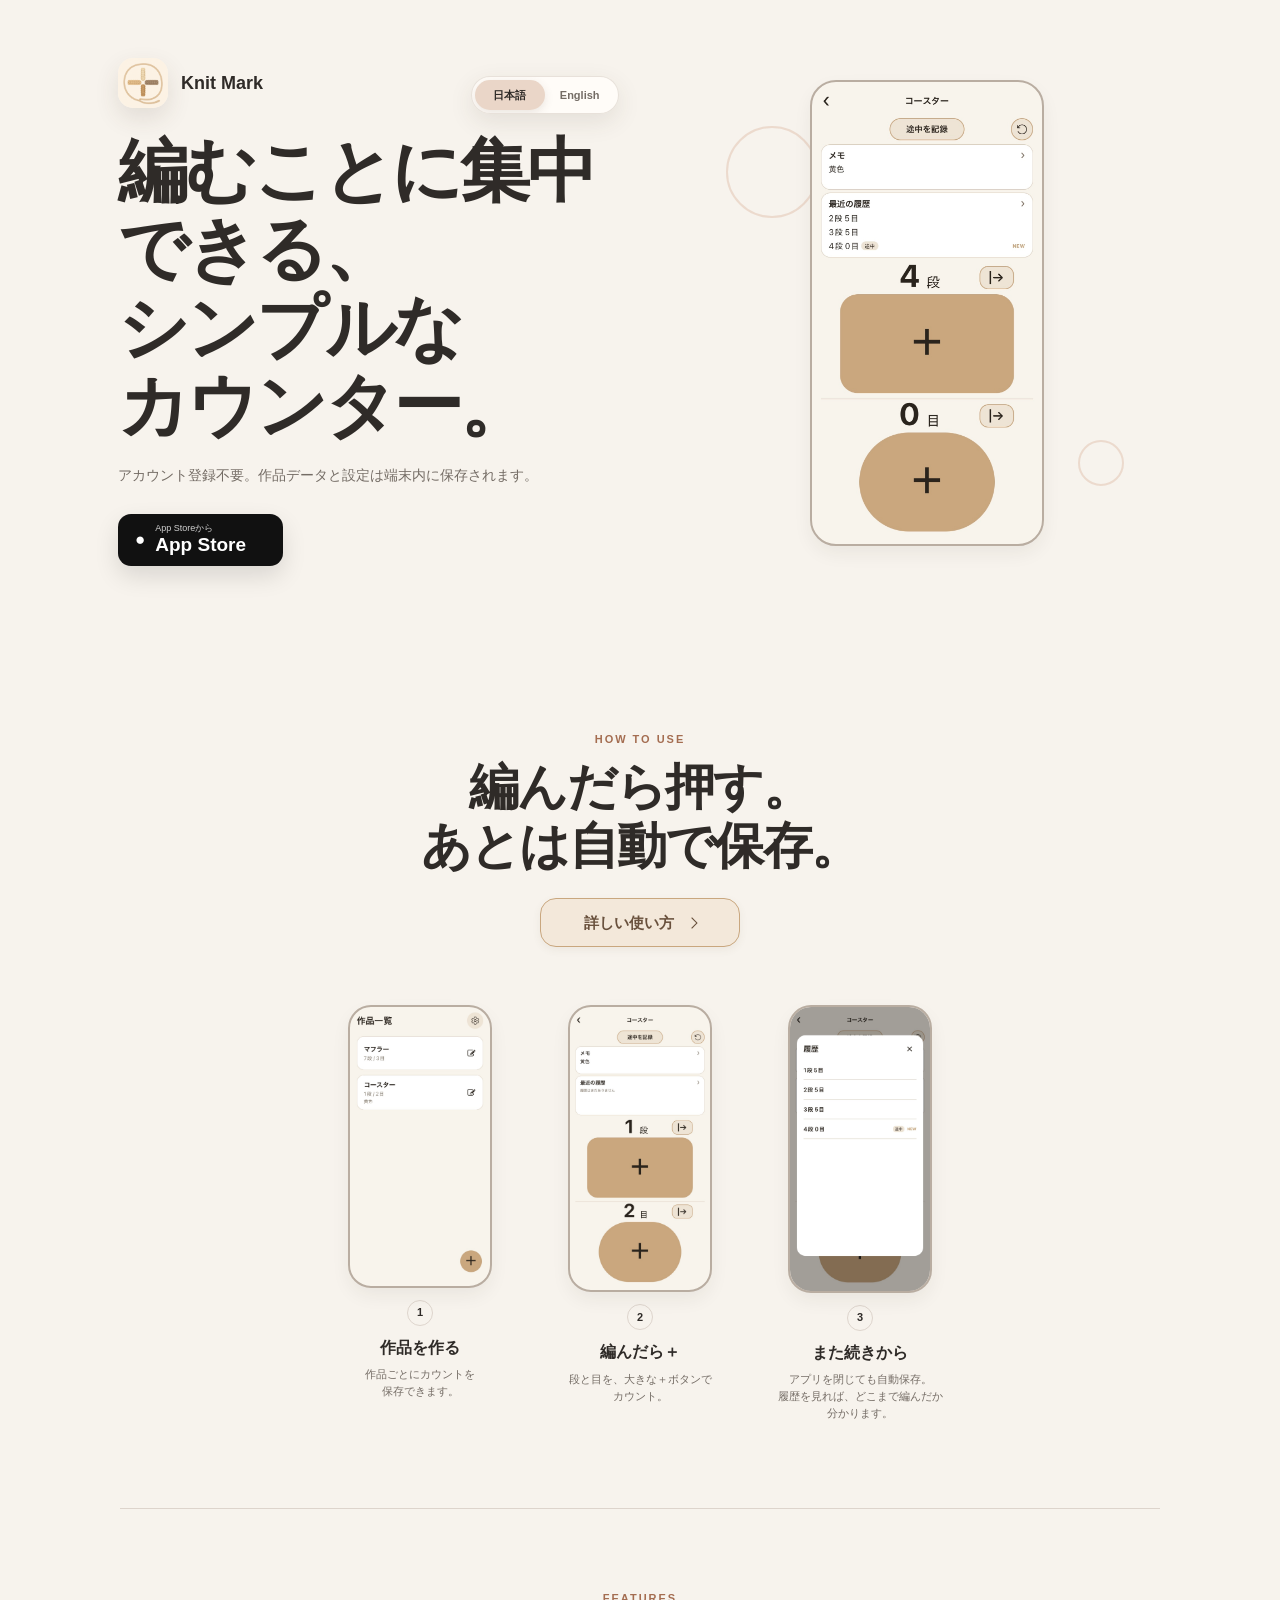
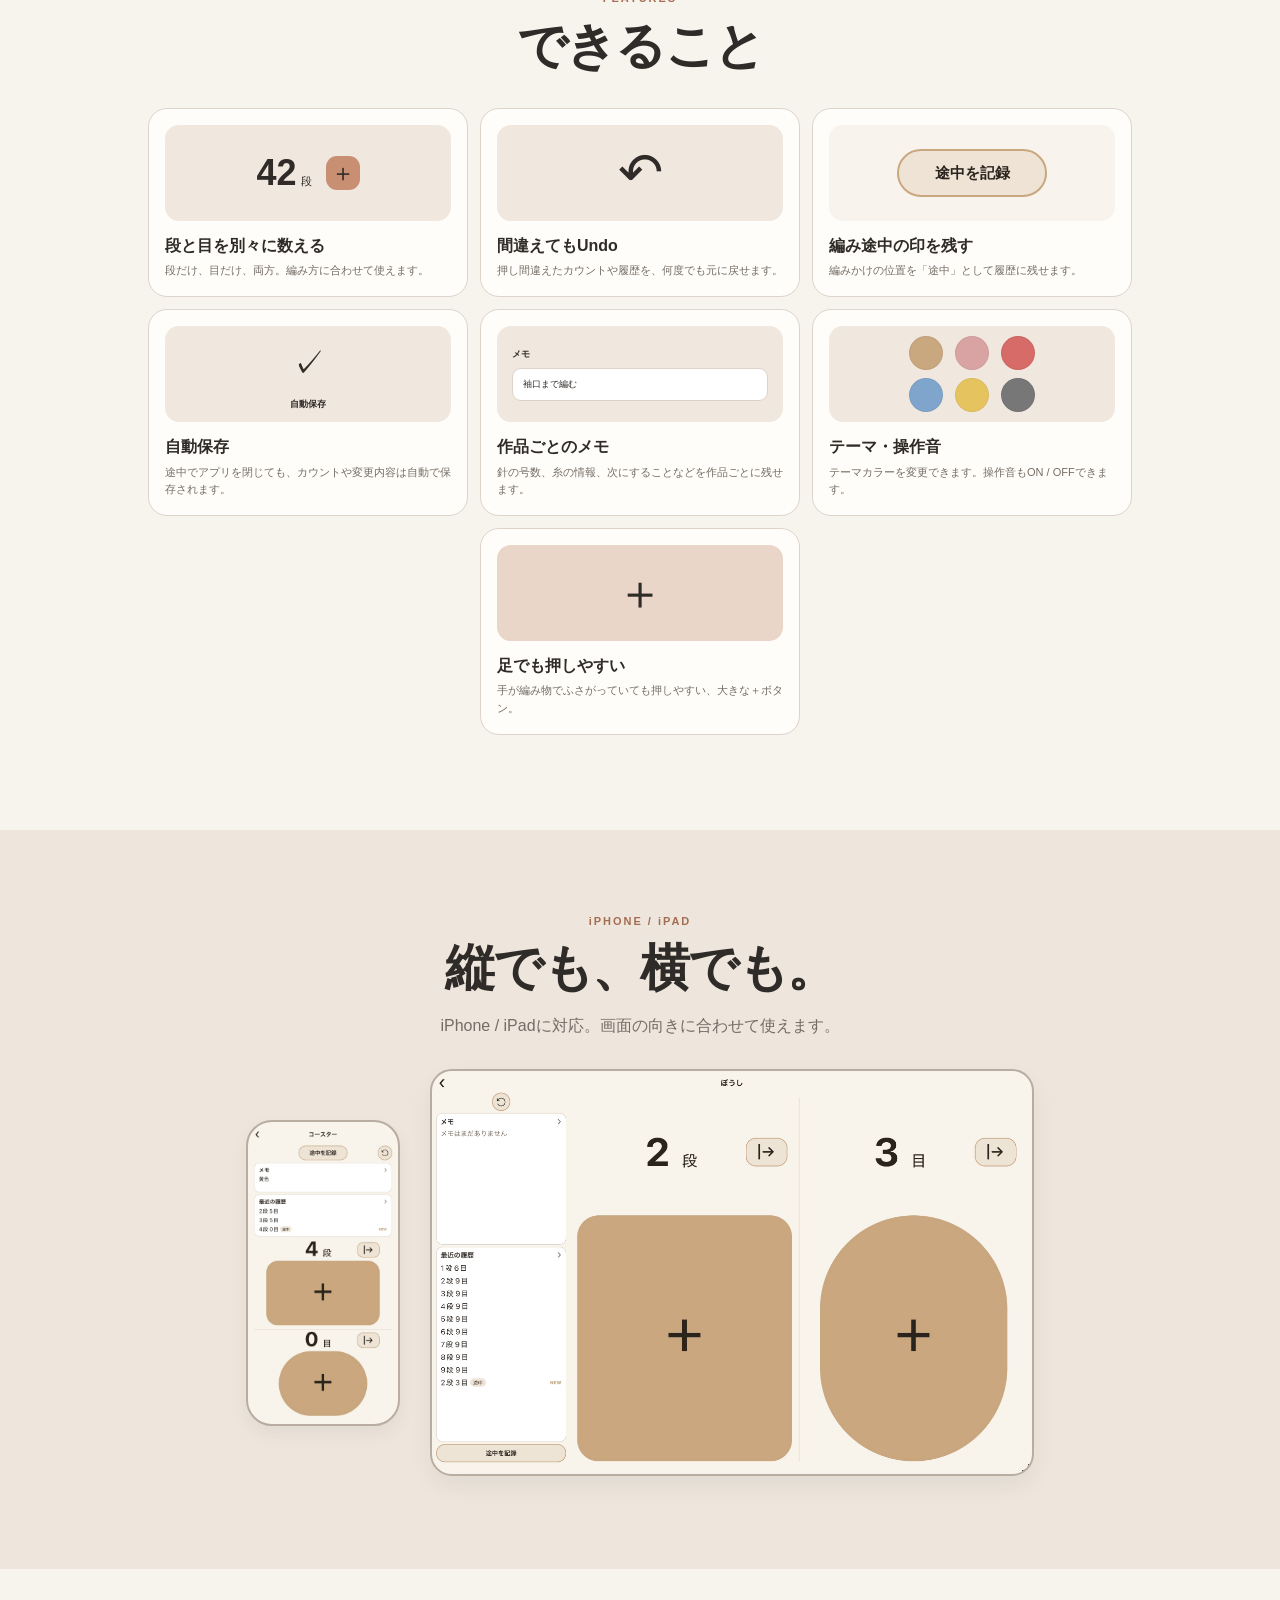
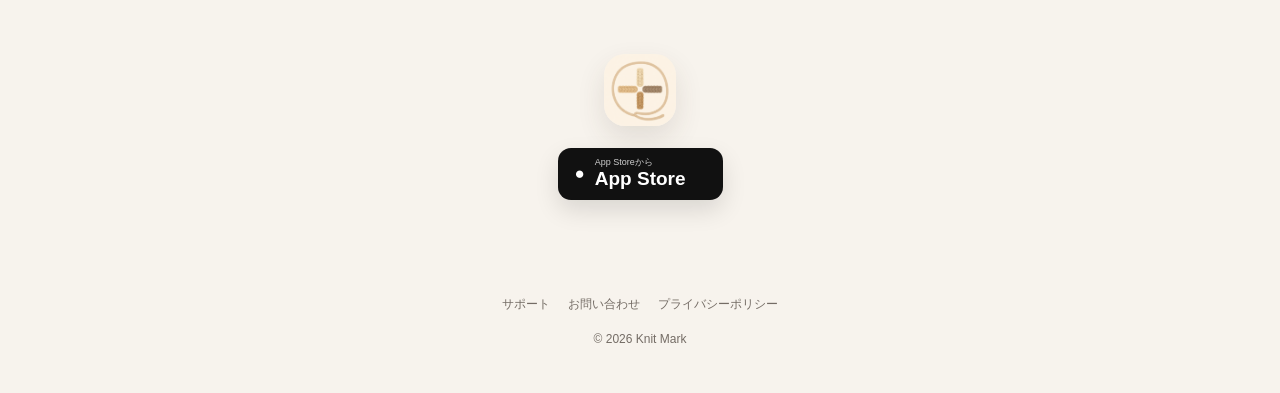
==== commit 14aa9d47: "Soften detailed guide button styling" ====
--- a/index.html
+++ b/index.html
@@ -6,7 +6,7 @@
   <meta name="theme-color" content="#f7f3ed" />
   <meta name="description" content="Knit Mark - 編み物の段数と目数を、シンプルに記録できるカウンターアプリ。" />
   <title>Knit Mark | 編み物カウンター</title>
-  <link rel="stylesheet" href="./styles.css?v=20261116-guide-button" />
+  <link rel="stylesheet" href="./styles.css?v=20261116-soft-guide" />
   <link rel="icon" type="image/png" href="/KnitMark_share/assets/icon.png" />
   <link rel="apple-touch-icon" href="/KnitMark_share/assets/icon.png" />
 </head>
--- a/styles.css
+++ b/styles.css
@@ -1982,5 +1982,5 @@
 /* Reserve the full two history rows at every viewport height. */
 .usage-counter-demo .usage-demo-history,.usage-button-pair .usage-demo-history{height:88px;min-height:88px;box-sizing:border-box;flex-shrink:0;padding:8px 10px}.usage-demo-history>span{display:block;line-height:15px}.usage-counter-demo .usage-demo-history [data-demo-history]{height:47px;min-height:47px;grid-template-rows:repeat(2,22px);gap:3px;margin-top:4px}.usage-counter-demo .usage-demo-history-line{height:22px;min-height:22px;box-sizing:border-box}
 
-/* Prominent guide link on the home page. */
-.how-heading .detail-link{display:inline-flex;align-items:center;justify-content:center;gap:18px;min-height:52px;min-width:220px;max-width:100%;box-sizing:border-box;padding:13px 26px;border:1.5px solid #96714e;border-radius:999px;background:#C9A77F;color:#2B241E;font-size:16px;font-weight:700;text-decoration:none;box-shadow:0 4px 0 #96714e,0 7px 16px rgba(81,69,60,.13);transition:transform .2s ease,box-shadow .2s ease,background .2s ease;cursor:pointer}.how-heading .detail-link::after{content:"→";font-size:21px;line-height:1;transition:transform .2s ease}.how-heading .detail-link:hover{background:#D8BA97;transform:translateY(-2px);box-shadow:0 6px 0 #96714e,0 9px 18px rgba(81,69,60,.15)}.how-heading .detail-link:hover::after{transform:translateX(4px)}.how-heading .detail-link:active{transform:translateY(3px);box-shadow:0 1px 0 #96714e}.how-heading .detail-link:focus-visible{outline:3px solid #96714e;outline-offset:5px}@media(prefers-reduced-motion:reduce){.how-heading .detail-link,.how-heading .detail-link::after{transition:none}}
+/* Soft guide button, matching the knitting app palette. */
+.how-heading .detail-link{display:inline-flex;align-items:center;justify-content:center;gap:14px;min-height:48px;min-width:200px;max-width:100%;box-sizing:border-box;padding:11px 23px;border:1px solid #C9A77F;border-radius:16px;background:#F3E8DA;color:#69513D;font-size:15px;font-weight:600;text-decoration:none;box-shadow:0 3px 9px rgba(105,81,61,.07);transition:transform .2s ease,background .2s ease,box-shadow .2s ease;cursor:pointer}.how-heading .detail-link::after{content:"";width:7px;height:7px;border-top:1.5px solid currentColor;border-right:1.5px solid currentColor;transform:rotate(45deg);transition:translate .2s ease}.how-heading .detail-link:hover{background:#EAD9C5;transform:translateY(-2px);box-shadow:0 5px 12px rgba(105,81,61,.1)}.how-heading .detail-link:hover::after{translate:3px 0}.how-heading .detail-link:active{transform:scale(.97)}.how-heading .detail-link:focus-visible{outline:2px solid #96714e;outline-offset:4px}@media(prefers-reduced-motion:reduce){.how-heading .detail-link,.how-heading .detail-link::after{transition:none}}
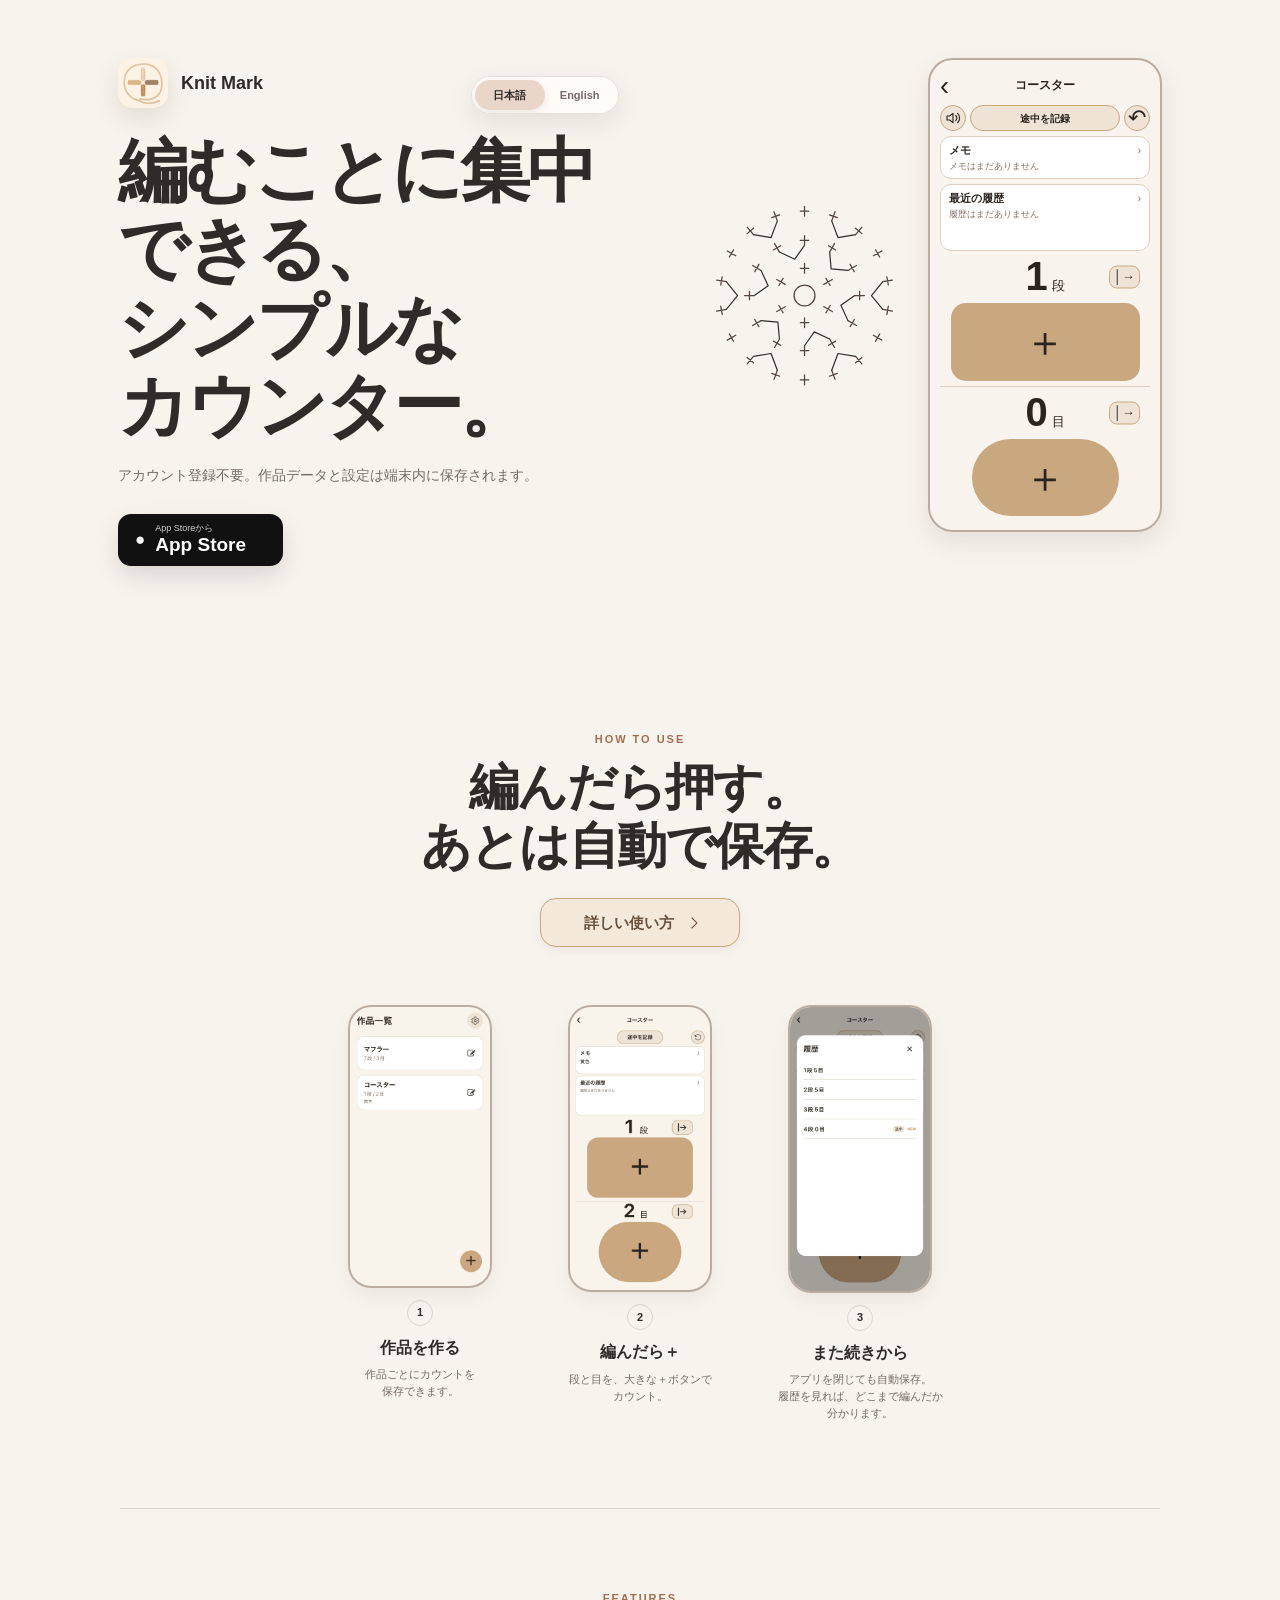
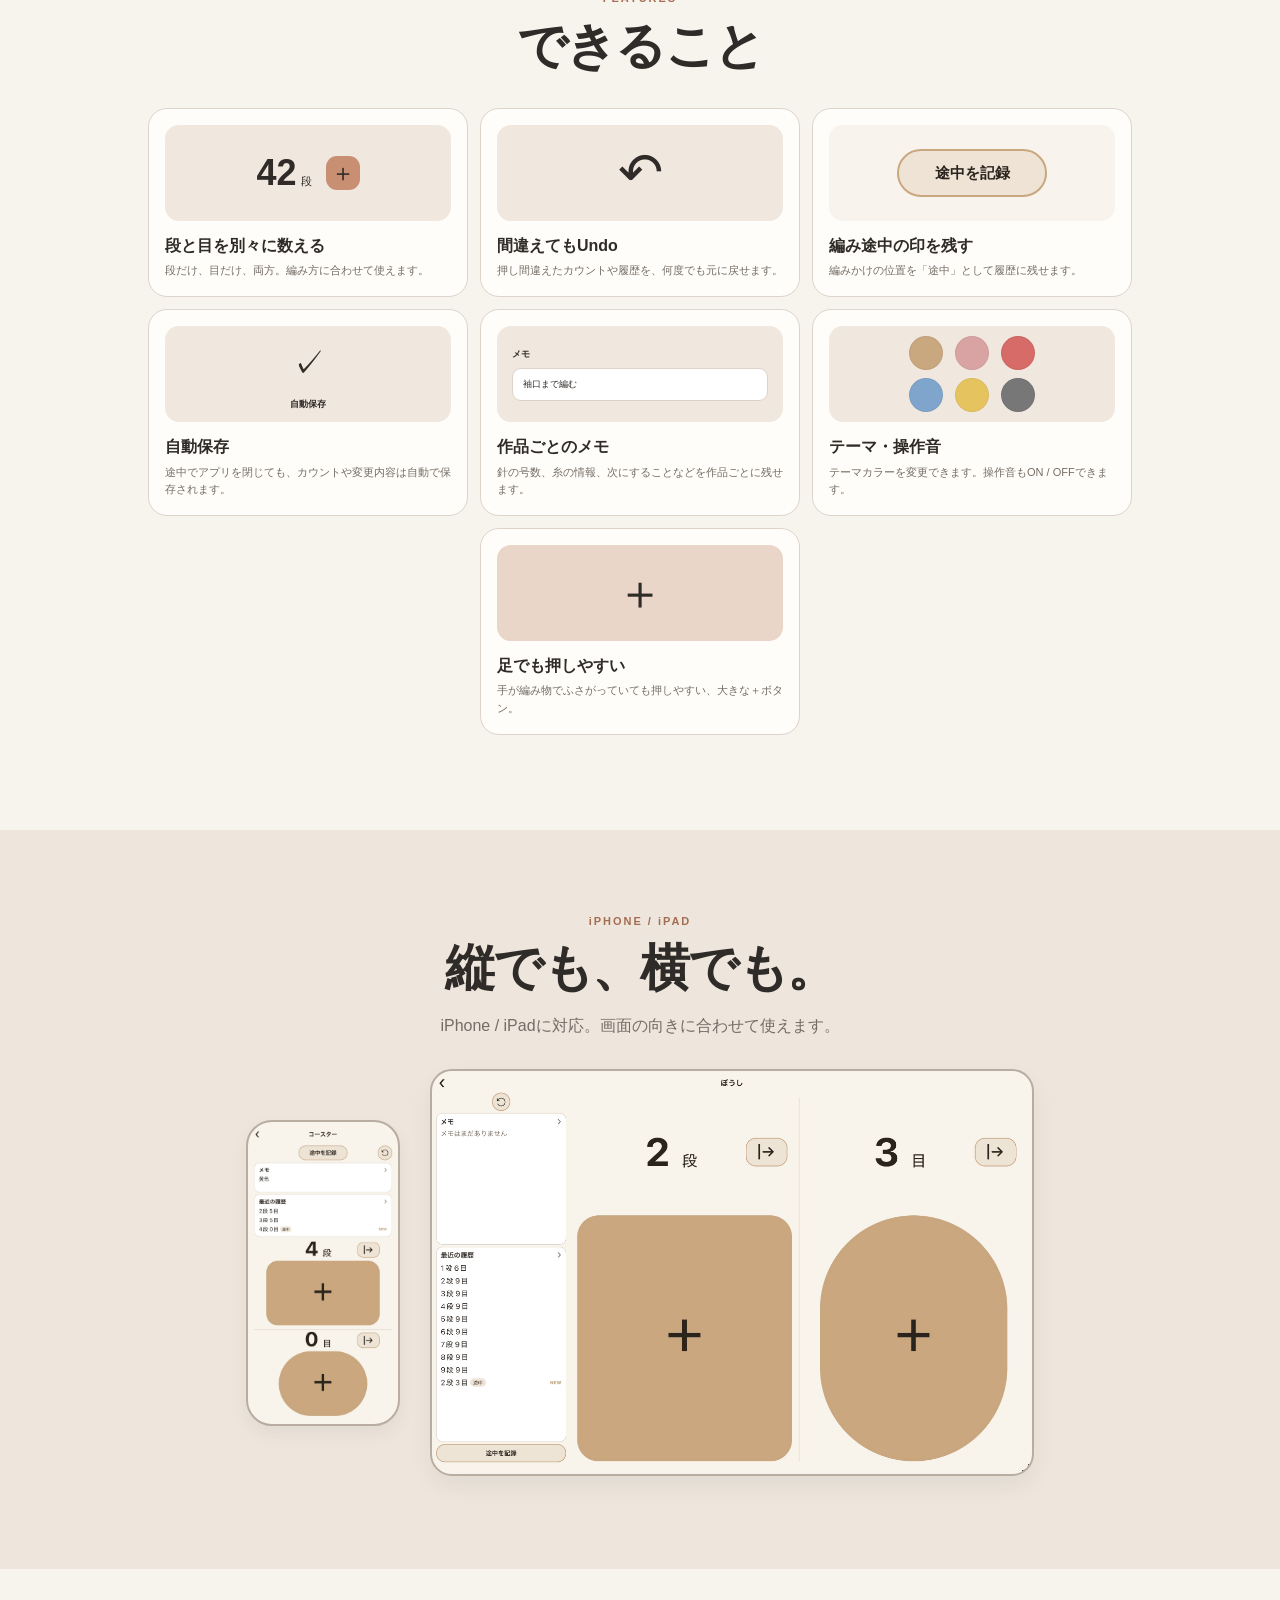
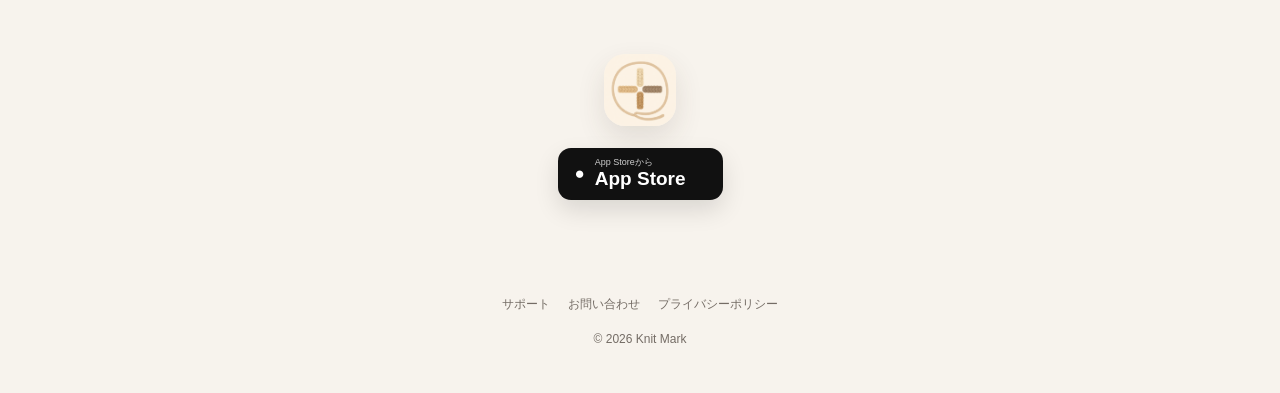
==== commit dcb8159e: "Add synchronized crochet chart and native-style animated home counter" ====
--- a/index.html
+++ b/index.html
@@ -6,7 +6,7 @@
   <meta name="theme-color" content="#f7f3ed" />
   <meta name="description" content="Knit Mark - 編み物の段数と目数を、シンプルに記録できるカウンターアプリ。" />
   <title>Knit Mark | 編み物カウンター</title>
-  <link rel="stylesheet" href="./styles.css?v=20261116-soft-guide" />
+  <link rel="stylesheet" href="./styles.css?v=20261116-live-hero" />
   <link rel="icon" type="image/png" href="/KnitMark_share/assets/icon.png" />
   <link rel="apple-touch-icon" href="/KnitMark_share/assets/icon.png" />
 </head>
@@ -48,11 +48,16 @@
         </div>
       </div>
 
-      <div class="hero-device" aria-label="Knit Mark app preview">
-        <div class="screen-crop hero-screenshot">
-          <img src="./assets/screenshots/counter-progress.jpeg" data-ja-src="./assets/screenshots/counter-progress.jpeg" data-en-src="./assets/screenshots/counter-progress-eng.jpeg" alt="Knit Mark カウンター画面" />
-        </div>
-      </div>
+      <div class="hero-device hero-live" aria-label="Knit Mark app preview">
+<div class="hero-chart usage-pattern-chart"><svg viewBox="0 0 320 320" role="img" aria-label="Circular crochet chart" data-pattern-chart></svg></div>
+<div class="hero-counter" data-demo-mode="pattern">
+<div class="hero-app-header"><span>‹</span><b data-ja="コースター" data-en="Coaster">コースター</b><span></span></div>
+<div class="hero-app-actions"><span class="hero-app-round"><svg viewBox="0 0 24 24" width="16" height="16" fill="none" stroke="currentColor" stroke-width="1.7" stroke-linecap="round" stroke-linejoin="round"><path d="M3 9h4l5-4v14l-5-4H3zM16 8a6 6 0 0 1 0 8M19 5a10 10 0 0 1 0 14"/></svg></span><span class="hero-app-progress" data-ja="途中を記録" data-en="Save Progress">途中を記録</span><button class="hero-app-round" data-demo-action="undo" aria-label="Undo">↶</button></div>
+<div class="hero-app-card hero-app-memo"><b data-ja="メモ" data-en="Note">メモ</b><span>›</span><small data-ja="メモはまだありません" data-en="No note yet">メモはまだありません</small></div>
+<div class="hero-app-card hero-app-history"><b data-ja="最近の履歴" data-en="Recent History">最近の履歴</b><span>›</span><div data-demo-history></div></div>
+<div class="hero-app-count"><div class="hero-app-value"><strong data-demo-value="row">0</strong><span data-ja="段" data-en="Rows">段</span><span class="hero-app-mark">│→</span></div><button data-demo-action="row" aria-label="Add row">＋</button></div>
+<div class="hero-app-count hero-app-stitch"><div class="hero-app-value"><strong data-demo-value="stitch">0</strong><span data-ja="目" data-en="Stitches">目</span><span class="hero-app-mark">│→</span></div><button data-demo-action="stitch" aria-label="Add stitch">＋</button></div>
+</div></div>
     </section>
 
     <section class="section-heading how-heading">
@@ -205,5 +210,6 @@
   </footer>
 
   <script src="./script.js"></script>
+  <script src="./hero-demo.js?v=1"></script>
 </body>
 </html>
--- a/styles.css
+++ b/styles.css
@@ -1984,3 +1984,16 @@
 
 /* Soft guide button, matching the knitting app palette. */
 .how-heading .detail-link{display:inline-flex;align-items:center;justify-content:center;gap:14px;min-height:48px;min-width:200px;max-width:100%;box-sizing:border-box;padding:11px 23px;border:1px solid #C9A77F;border-radius:16px;background:#F3E8DA;color:#69513D;font-size:15px;font-weight:600;text-decoration:none;box-shadow:0 3px 9px rgba(105,81,61,.07);transition:transform .2s ease,background .2s ease,box-shadow .2s ease;cursor:pointer}.how-heading .detail-link::after{content:"";width:7px;height:7px;border-top:1.5px solid currentColor;border-right:1.5px solid currentColor;transform:rotate(45deg);transition:translate .2s ease}.how-heading .detail-link:hover{background:#EAD9C5;transform:translateY(-2px);box-shadow:0 5px 12px rgba(105,81,61,.1)}.how-heading .detail-link:hover::after{translate:3px 0}.how-heading .detail-link:active{transform:scale(.97)}.how-heading .detail-link:focus-visible{outline:2px solid #96714e;outline-offset:4px}@media(prefers-reduced-motion:reduce){.how-heading .detail-link,.how-heading .detail-link::after{transition:none}}
+
+/* Animated home preview, based on the native portrait counter. */
+.hero .hero-live{display:grid;grid-template-columns:minmax(0,1fr) minmax(0,1.05fr);align-items:center;gap:12px;width:100%;min-width:0;position:relative;overflow:visible;padding:0;background:none;box-shadow:none}
+.hero .hero-live::before,.hero .hero-live::after{display:none}
+.hero-chart{width:100%;padding:0}.hero-chart svg{display:block;width:100%;height:auto;overflow:visible}
+.hero-counter{width:100%;max-width:260px;justify-self:center;aspect-ratio:390/790;display:flex;flex-direction:column;gap:5px;padding:12px 10px 14px;background:#F8F3EC;color:#2B241E;border:2px solid #b9ada1;border-radius:25px;box-shadow:0 10px 25px rgba(69,54,43,.1);container-type:inline-size;overflow:hidden;font-size:11px;line-height:1.3}
+.hero-app-header{display:grid;grid-template-columns:24px 1fr 24px;align-items:center;text-align:center;height:28px;flex:none}.hero-app-header>span:first-child{font-size:27px;text-align:left;line-height:1}.hero-app-header b{font-size:12px}
+.hero-app-actions{display:flex;align-items:center;justify-content:space-between;gap:4px;flex:none}.hero-app-round,.hero-app-progress,.hero-app-mark{display:grid;place-items:center;border:1px solid #C9A77F;background:#EEE3D5;color:#2B241E}.hero-app-round{width:26px;height:26px;border-radius:50%;flex:none;padding:0;font-size:22px;line-height:1}.hero-app-progress{border-radius:999px;height:26px;flex:1;font-weight:700;font-size:10px;white-space:nowrap}
+.hero-app-card{display:grid;grid-template-columns:1fr auto;align-content:start;border:1px solid #DED0C0;border-radius:11px;background:#fff;padding:6px 8px;gap:4px;flex:none}.hero-app-card b{font-size:11px}.hero-app-card>span{color:#827467}.hero-app-card small{grid-column:1/-1;color:#827467;font-size:9px}.hero-app-memo{height:43px}.hero-app-history{height:67px}.hero-app-history [data-demo-history]{grid-column:1/-1;display:grid;grid-template-rows:repeat(2,17px);gap:2px;overflow:hidden}.hero-app-history .usage-demo-history-line{height:17px;min-height:0;padding:0;display:flex;align-items:center;justify-content:space-between;font-size:10px;line-height:1.2}.hero-app-history .hero-app-new{font-size:7px;color:#C9A77F;font-weight:800}
+.hero-app-count{flex:1;min-height:0;display:flex;flex-direction:column;align-items:center;justify-content:center;gap:5px}.hero-app-value{width:90%;display:flex;align-items:baseline;justify-content:center;position:relative;gap:4px}.hero-app-value strong{font-size:clamp(25px,19cqw,48px);line-height:1.05;font-weight:700}.hero-app-value>span:not(.hero-app-mark){font-size:13px}.hero-app-mark{position:absolute;right:0;top:50%;transform:translateY(-50%);width:31px;height:23px;border-radius:8px;font-size:13px}.hero-app-count>button{width:90%;flex:1;min-height:24px;max-height:95px;border:0;background:#C9A77F;color:#2B241E;border-radius:15px;font-size:clamp(26px,20cqw,46px);line-height:1;cursor:pointer;transition:transform .15s,background .15s}.hero-app-stitch{border-top:1px solid #DED0C0;padding-top:5px}.hero-app-stitch>button{width:70%;border-radius:999px}.hero-counter button.is-pressed{transform:scale(.95);background:#b48d63}
+@media(max-width:760px){.hero .hero-live{max-width:480px;margin:auto;grid-template-columns:minmax(0,1fr) minmax(0,1.05fr);gap:12px}.hero-counter{max-width:230px}}
+@media(max-width:420px){.hero-counter{padding:8px 6px;gap:3px;border-radius:19px;aspect-ratio:390/850}.hero-app-header{height:21px}.hero-app-header b{font-size:10px}.hero-app-round{width:20px;height:20px;font-size:17px}.hero-app-round svg{width:12px}.hero-app-progress{height:20px;font-size:8px}.hero-app-card{padding:4px 5px;gap:2px}.hero-app-card b{font-size:9px}.hero-app-card small{font-size:8px}.hero-app-memo{height:33px}.hero-app-history{height:53px}.hero-app-history [data-demo-history]{grid-template-rows:repeat(2,13px)}.hero-app-history .usage-demo-history-line{height:13px;font-size:8px}.hero-app-mark{width:24px;height:18px;font-size:10px}.hero-app-value>span:not(.hero-app-mark){font-size:10px}}
+@media(prefers-reduced-motion:reduce){.hero-counter button{transition:none}}
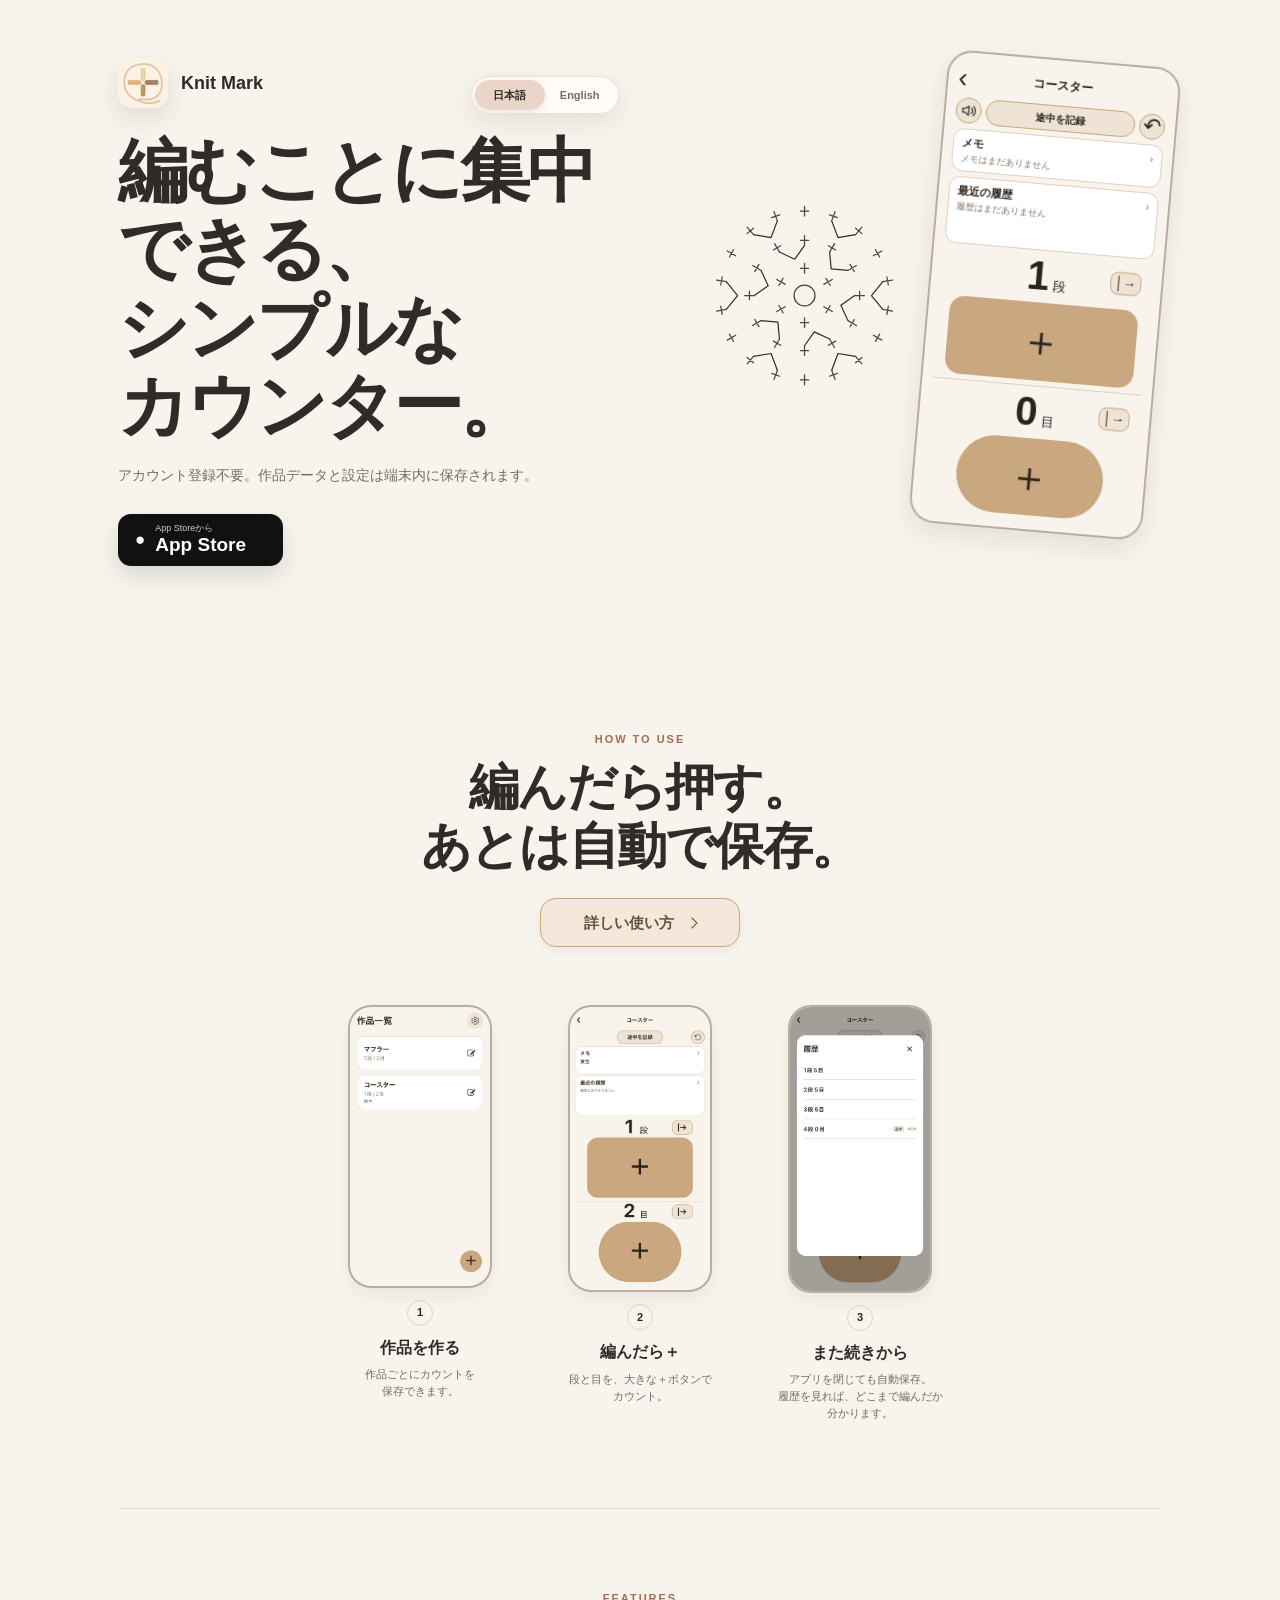
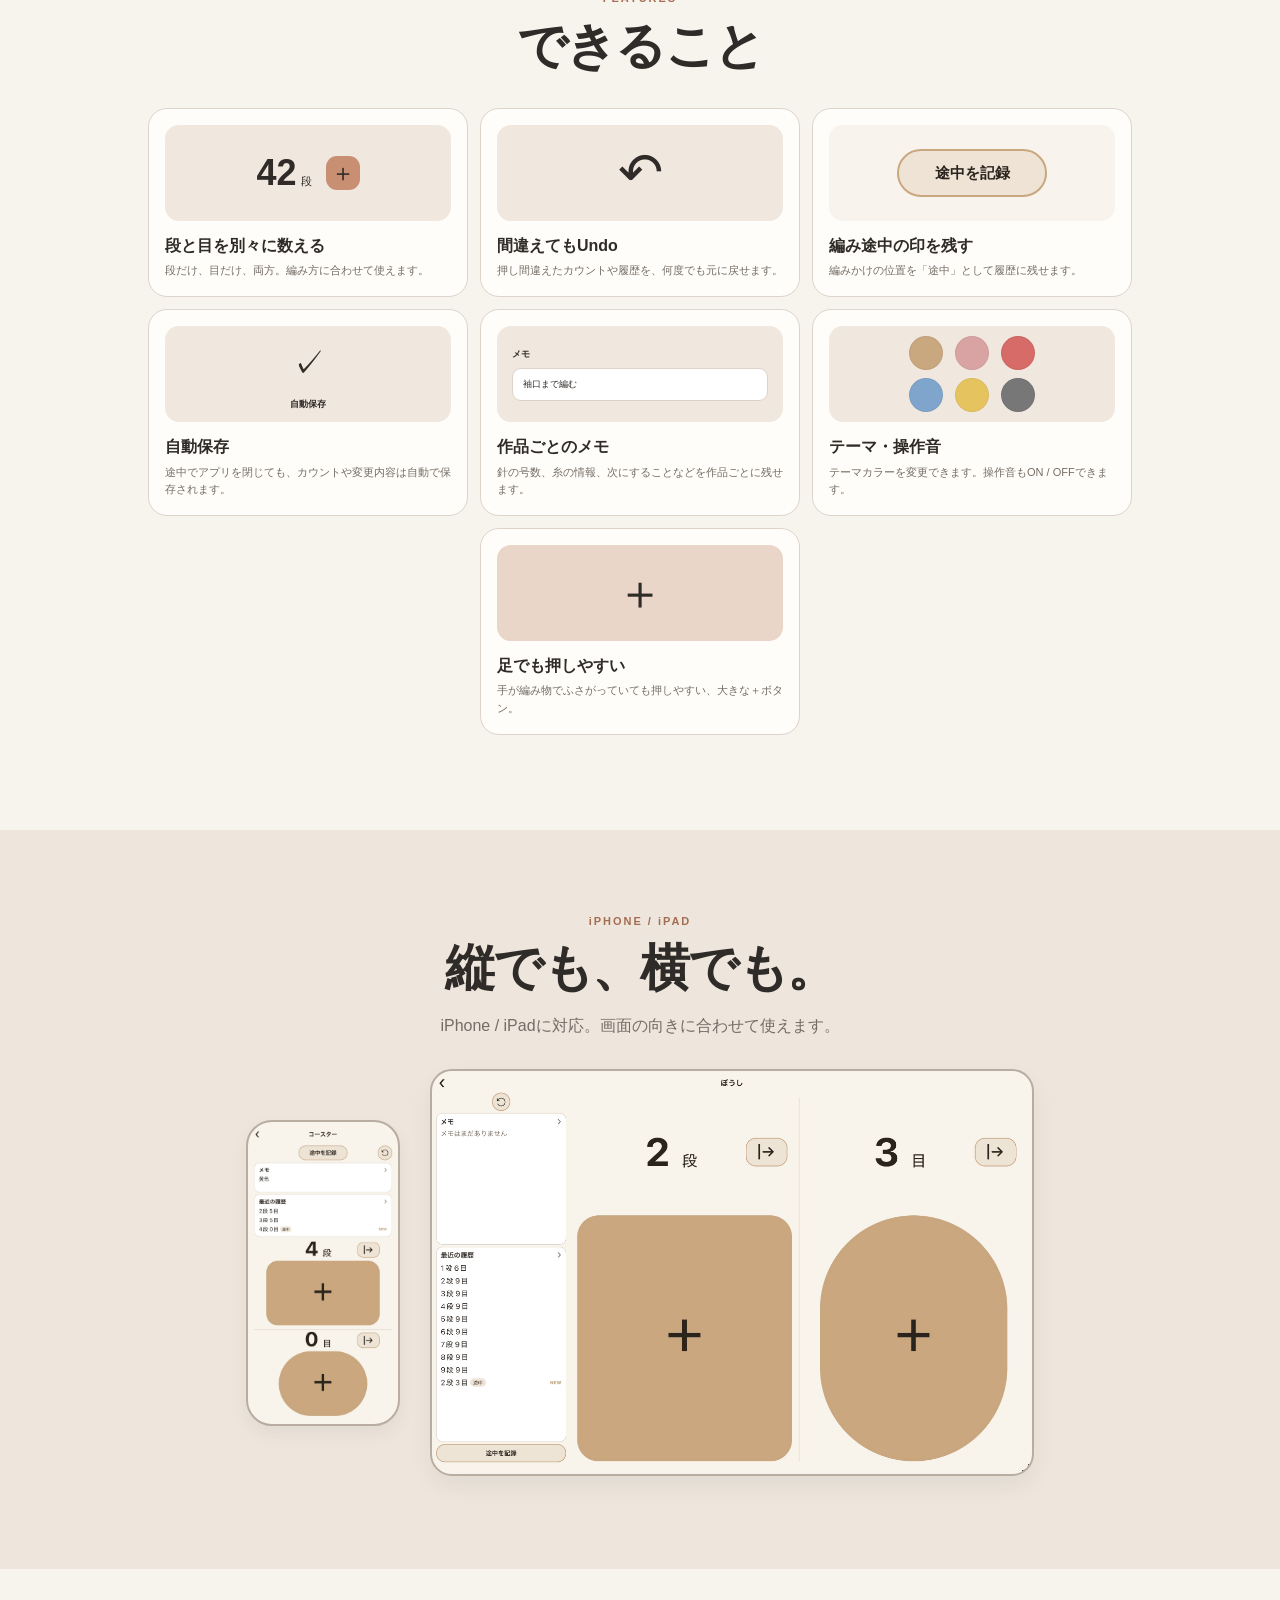
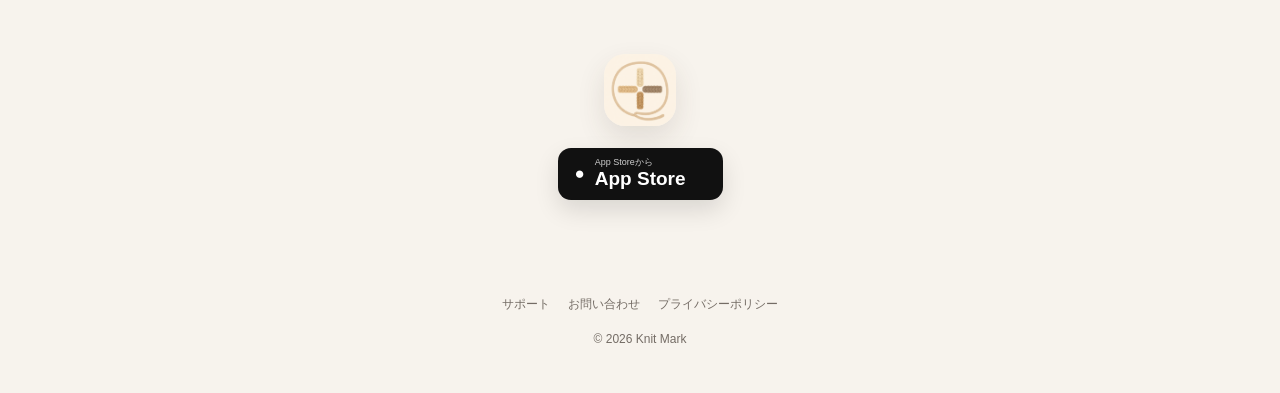
==== commit 271818b6: "Add gentle floating animation to home phone preview" ====
--- a/index.html
+++ b/index.html
@@ -6,7 +6,7 @@
   <meta name="theme-color" content="#f7f3ed" />
   <meta name="description" content="Knit Mark - 編み物の段数と目数を、シンプルに記録できるカウンターアプリ。" />
   <title>Knit Mark | 編み物カウンター</title>
-  <link rel="stylesheet" href="./styles.css?v=20261116-live-hero" />
+  <link rel="stylesheet" href="./styles.css?v=20261116-sway" />
   <link rel="icon" type="image/png" href="/KnitMark_share/assets/icon.png" />
   <link rel="apple-touch-icon" href="/KnitMark_share/assets/icon.png" />
 </head>
--- a/styles.css
+++ b/styles.css
@@ -1997,3 +1997,8 @@
 @media(max-width:760px){.hero .hero-live{max-width:480px;margin:auto;grid-template-columns:minmax(0,1fr) minmax(0,1.05fr);gap:12px}.hero-counter{max-width:230px}}
 @media(max-width:420px){.hero-counter{padding:8px 6px;gap:3px;border-radius:19px;aspect-ratio:390/850}.hero-app-header{height:21px}.hero-app-header b{font-size:10px}.hero-app-round{width:20px;height:20px;font-size:17px}.hero-app-round svg{width:12px}.hero-app-progress{height:20px;font-size:8px}.hero-app-card{padding:4px 5px;gap:2px}.hero-app-card b{font-size:9px}.hero-app-card small{font-size:8px}.hero-app-memo{height:33px}.hero-app-history{height:53px}.hero-app-history [data-demo-history]{grid-template-rows:repeat(2,13px)}.hero-app-history .usage-demo-history-line{height:13px;font-size:8px}.hero-app-mark{width:24px;height:18px;font-size:10px}.hero-app-value>span:not(.hero-app-mark){font-size:10px}}
 @media(prefers-reduced-motion:reduce){.hero-counter button{transition:none}}
+
+/* Gentle floating motion for the home phone preview. */
+.hero-live .hero-counter{transform:rotate(5deg);transform-origin:center center;animation:heroPhoneSway 6s ease-in-out infinite;will-change:transform}
+@keyframes heroPhoneSway{0%,100%{transform:translateY(0) rotate(4deg)}50%{transform:translateY(-7px) rotate(7deg)}}
+@media(prefers-reduced-motion:reduce){.hero-live .hero-counter{animation:none;transform:rotate(4deg);will-change:auto}}
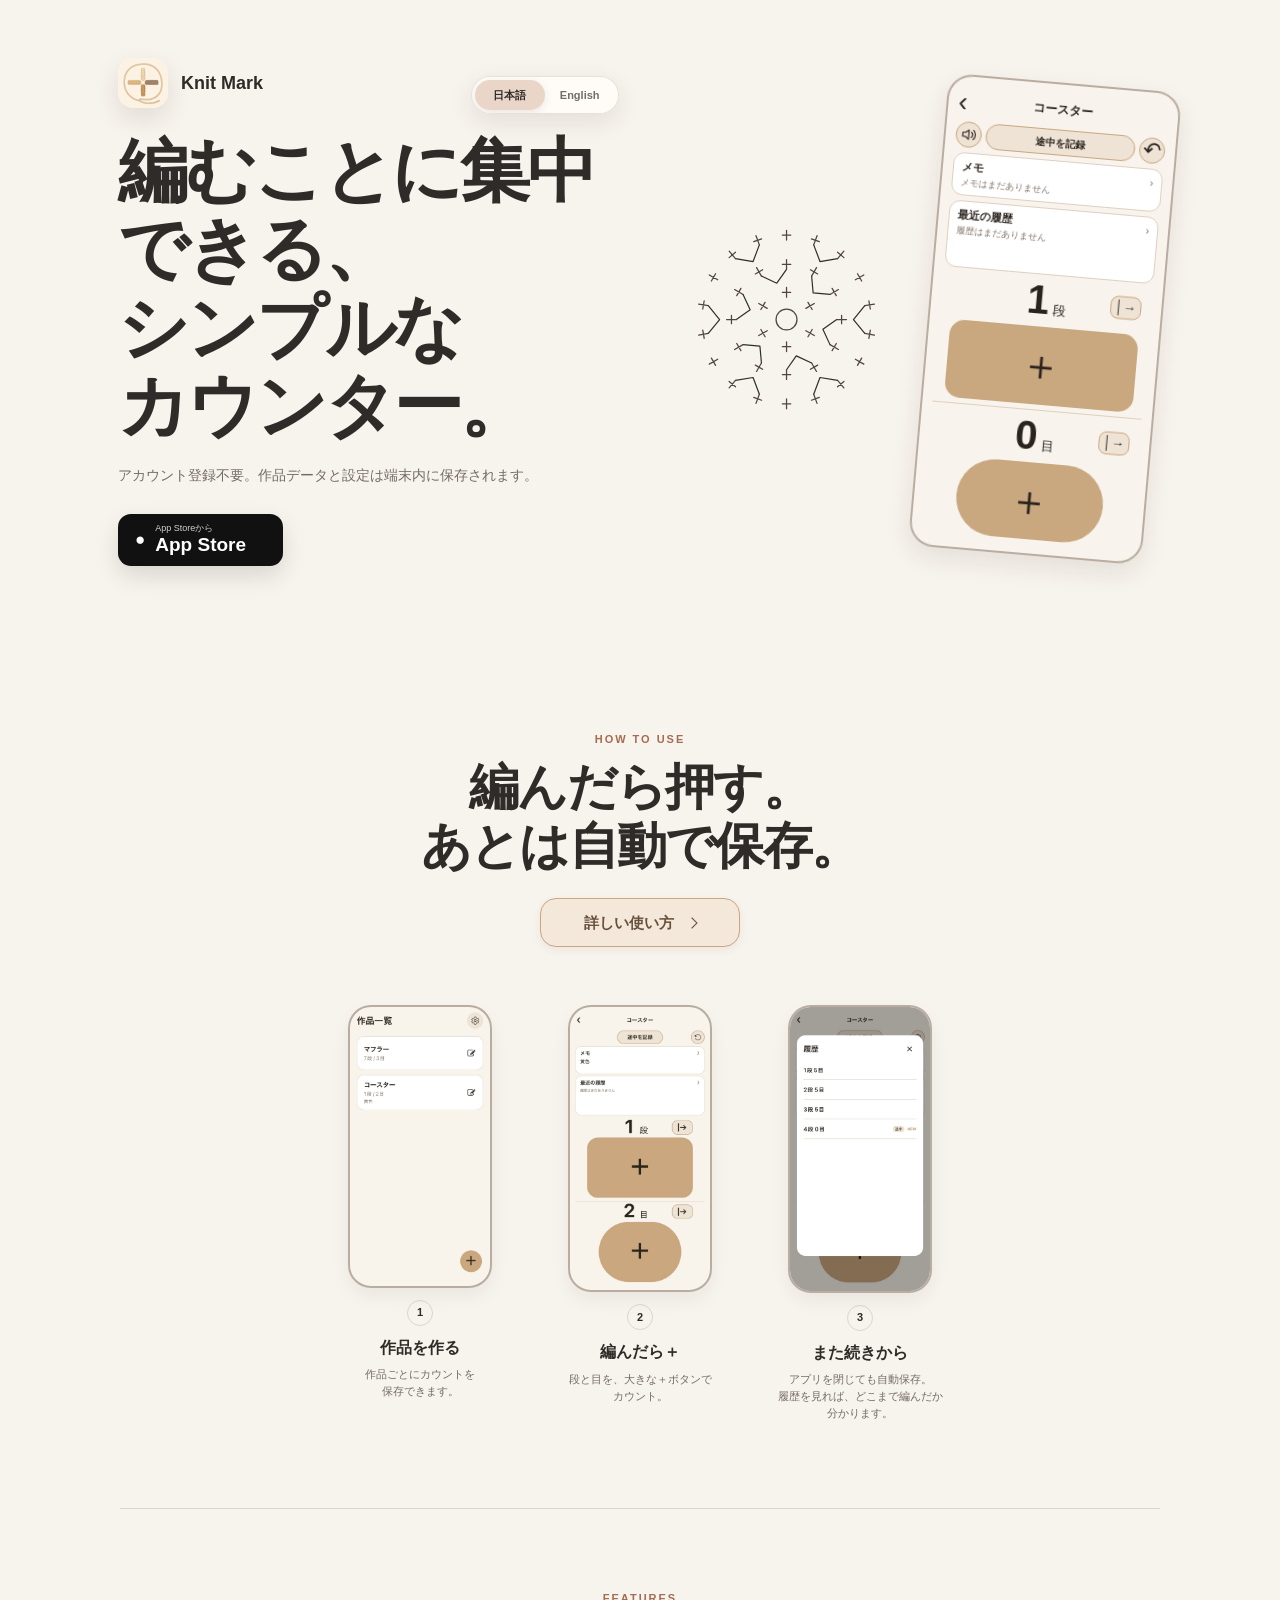
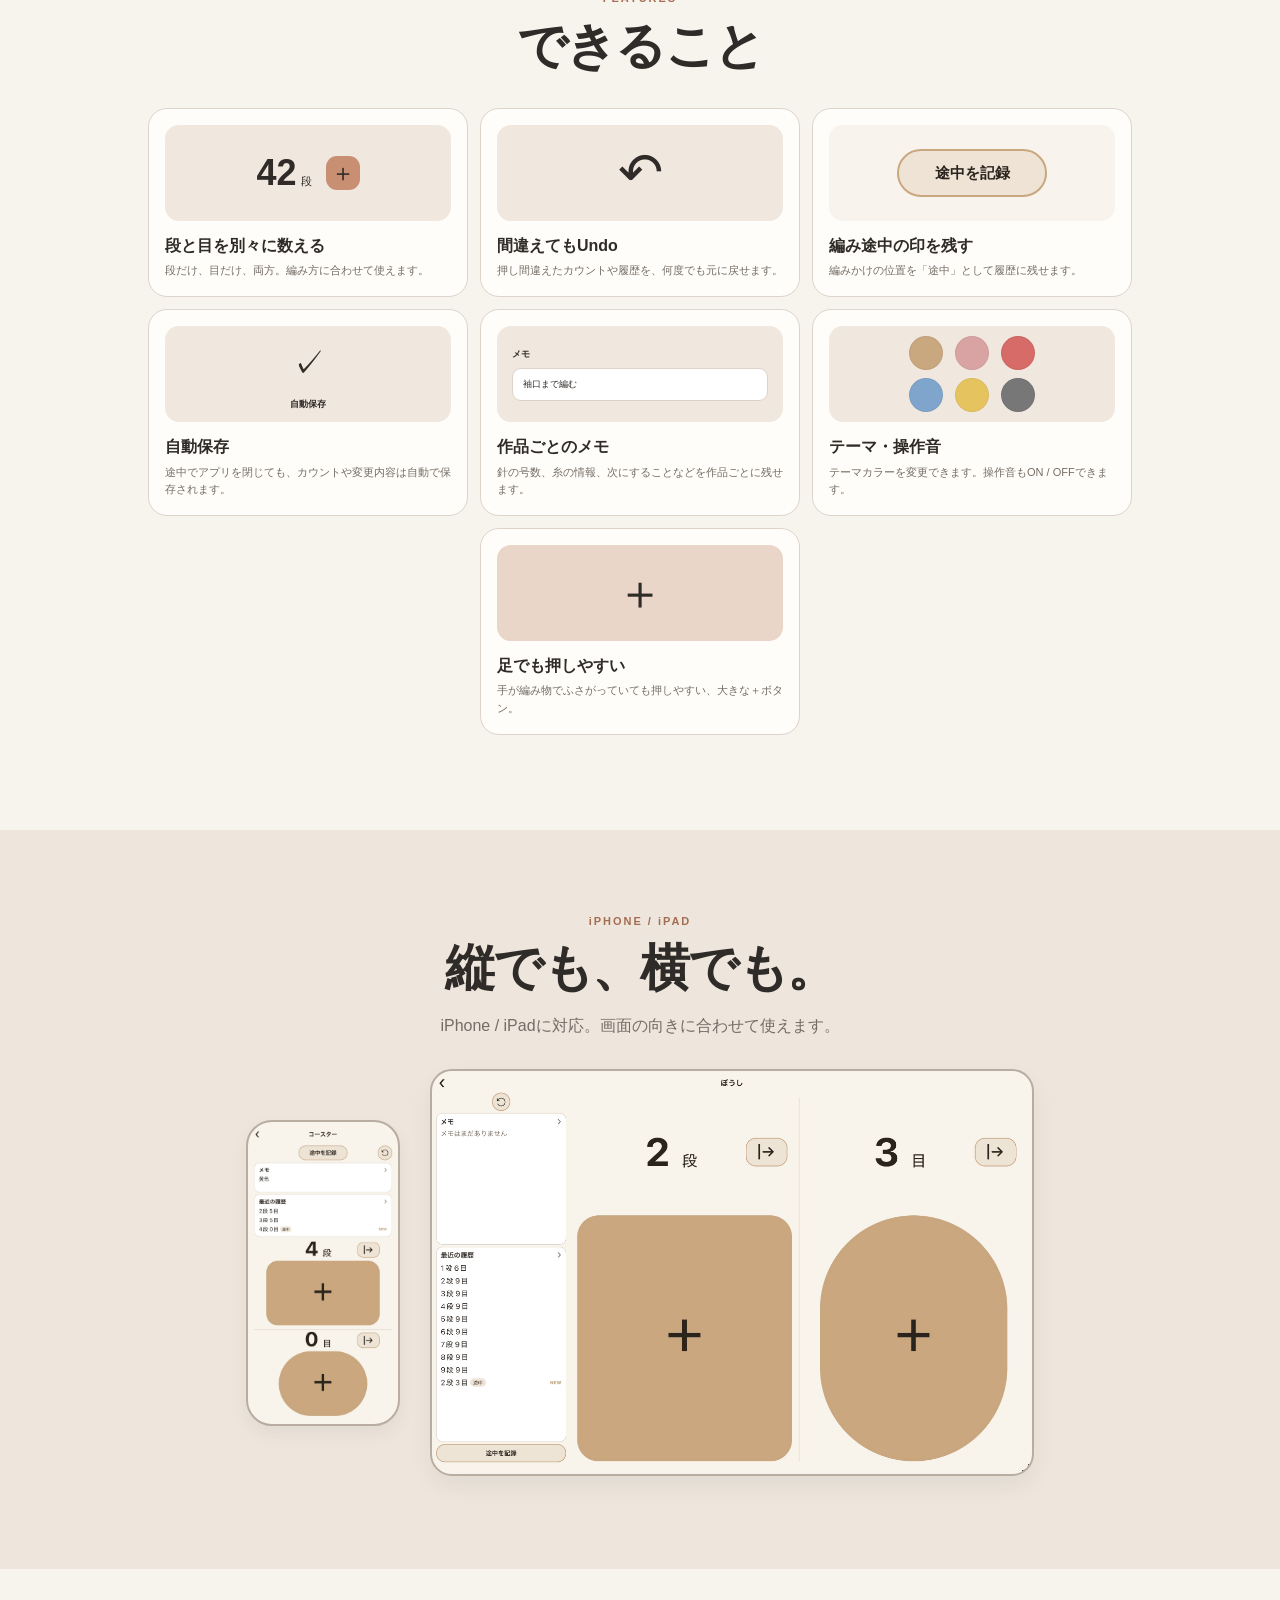
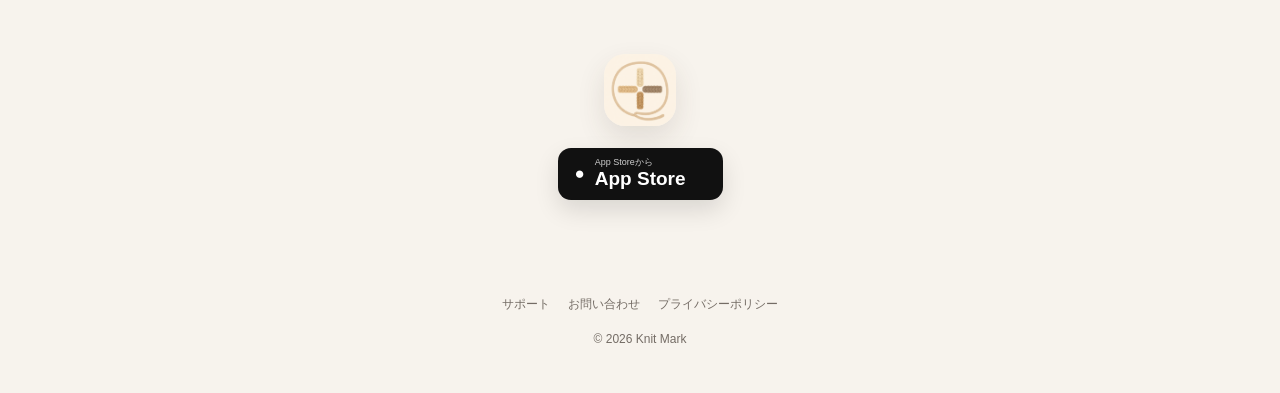
==== commit 4fe0a75d: "Lower home preview and move crochet chart left" ====
--- a/index.html
+++ b/index.html
@@ -6,7 +6,7 @@
   <meta name="theme-color" content="#f7f3ed" />
   <meta name="description" content="Knit Mark - 編み物の段数と目数を、シンプルに記録できるカウンターアプリ。" />
   <title>Knit Mark | 編み物カウンター</title>
-  <link rel="stylesheet" href="./styles.css?v=20261116-sway" />
+  <link rel="stylesheet" href="./styles.css?v=20261116-preview-position" />
   <link rel="icon" type="image/png" href="/KnitMark_share/assets/icon.png" />
   <link rel="apple-touch-icon" href="/KnitMark_share/assets/icon.png" />
 </head>
--- a/styles.css
+++ b/styles.css
@@ -2002,3 +2002,8 @@
 .hero-live .hero-counter{transform:rotate(5deg);transform-origin:center center;animation:heroPhoneSway 6s ease-in-out infinite;will-change:transform}
 @keyframes heroPhoneSway{0%,100%{transform:translateY(0) rotate(4deg)}50%{transform:translateY(-7px) rotate(7deg)}}
 @media(prefers-reduced-motion:reduce){.hero-live .hero-counter{animation:none;transform:rotate(4deg);will-change:auto}}
+
+/* Fine-tune the home preview placement without changing its animation. */
+.hero .hero-live{top:24px}
+.hero-live .hero-chart{transform:translateX(-18px)}
+@media(max-width:760px){.hero .hero-live{top:14px}.hero-live .hero-chart{transform:translateX(-8px)}}
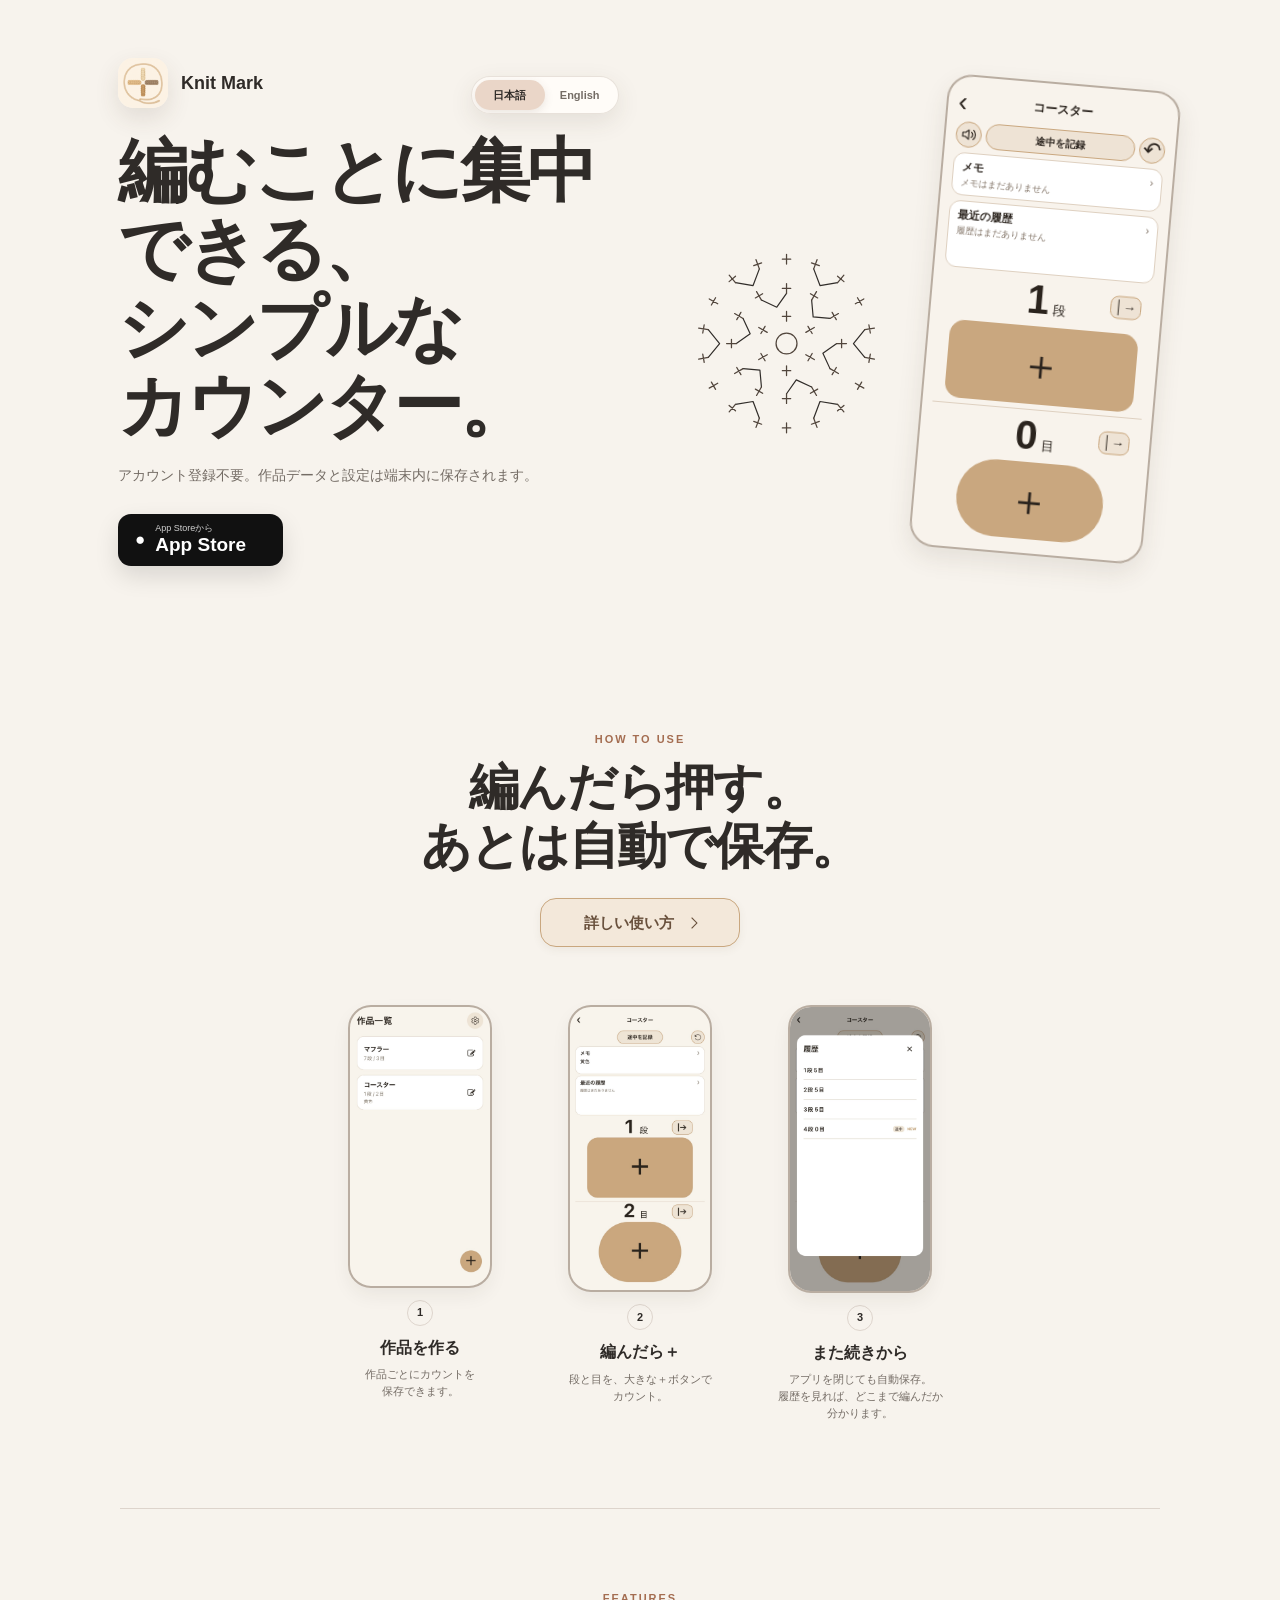
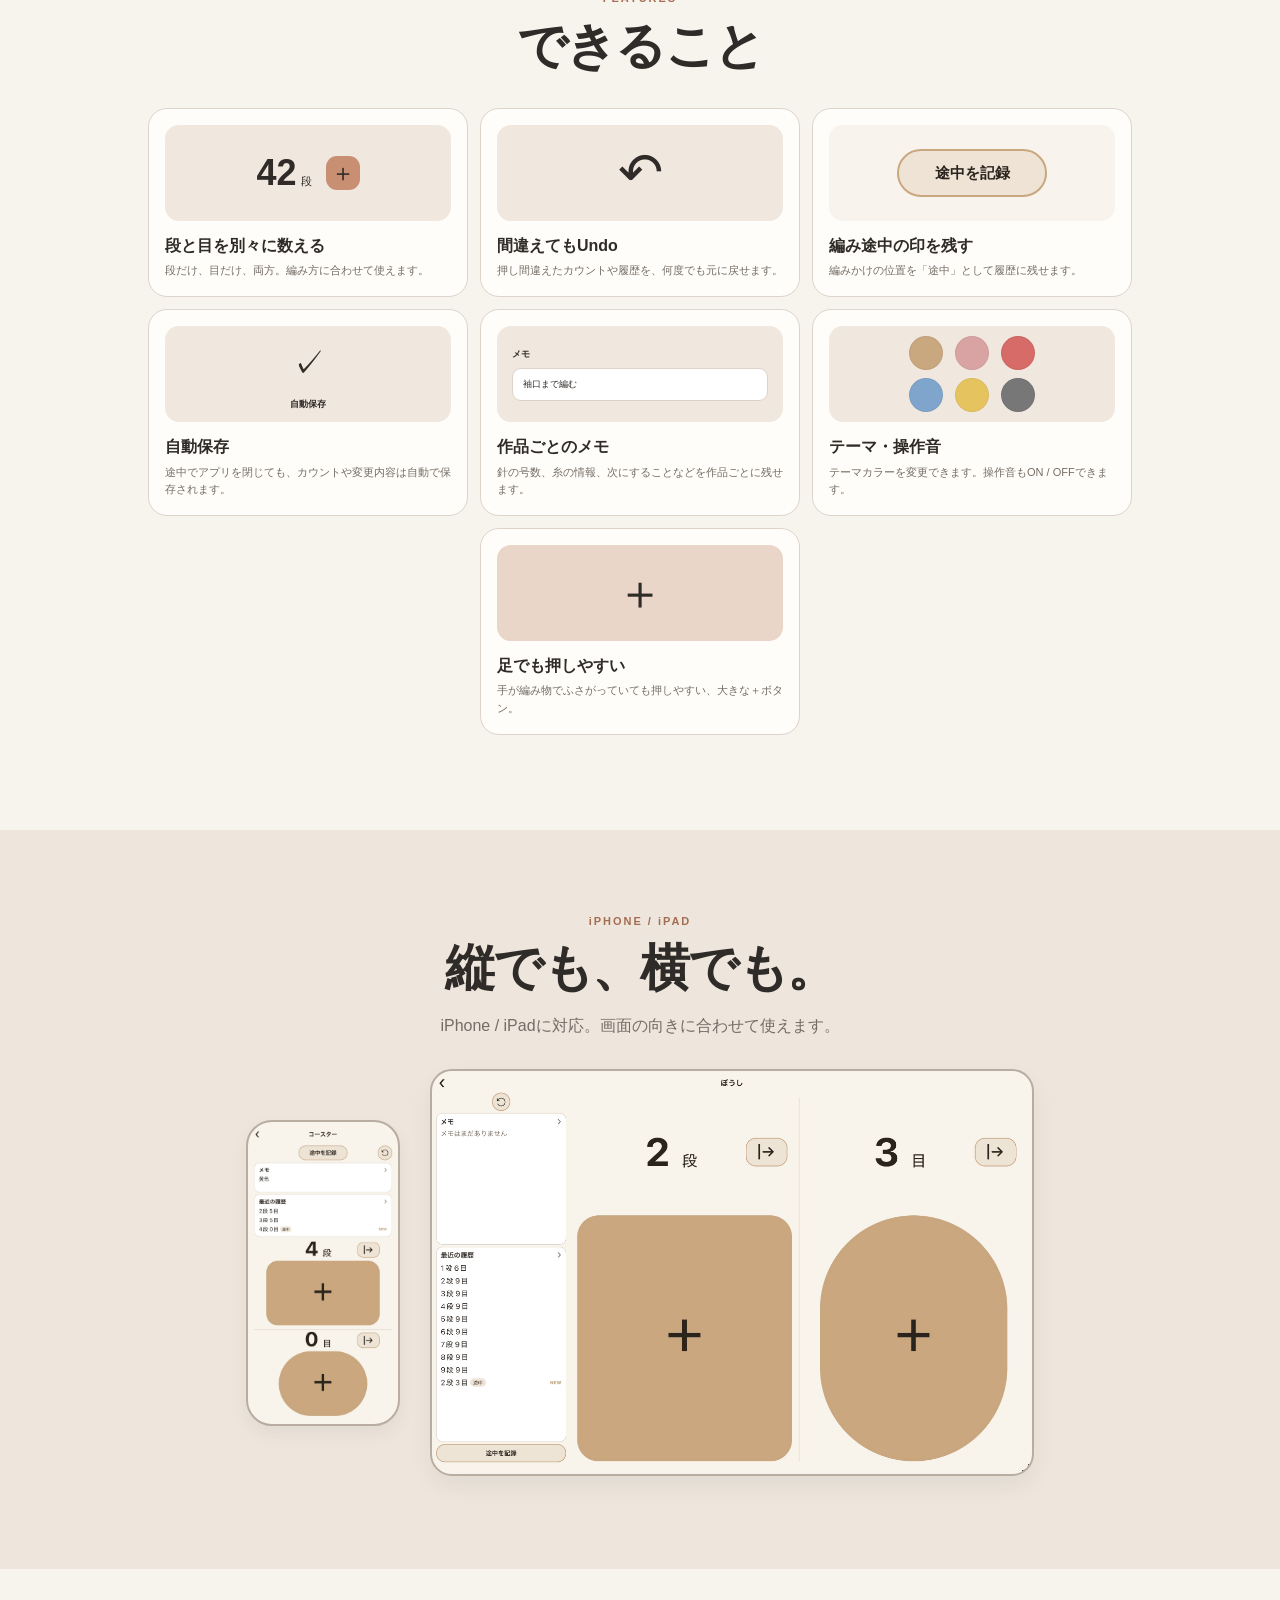
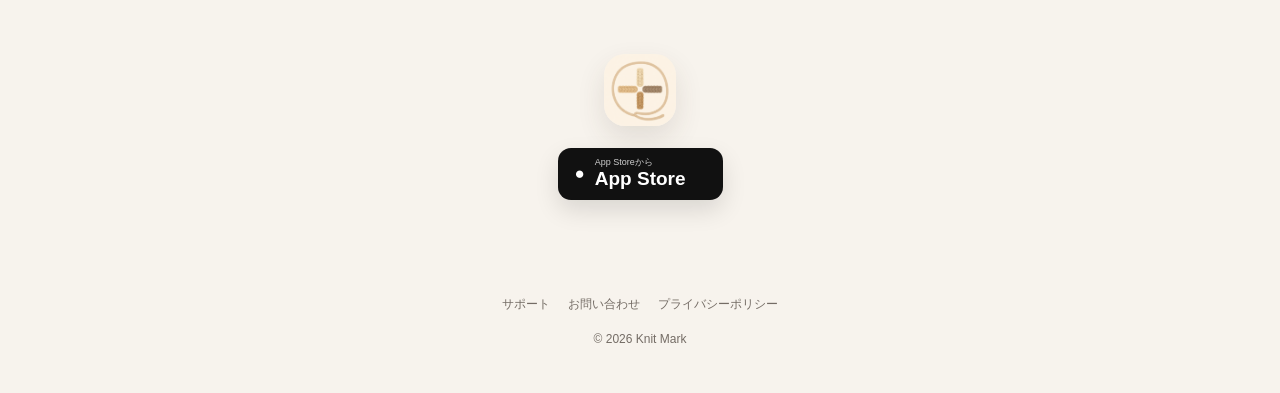
==== commit a6f0b474: "Lower crochet chart independently of phone" ====
--- a/index.html
+++ b/index.html
@@ -6,7 +6,7 @@
   <meta name="theme-color" content="#f7f3ed" />
   <meta name="description" content="Knit Mark - 編み物の段数と目数を、シンプルに記録できるカウンターアプリ。" />
   <title>Knit Mark | 編み物カウンター</title>
-  <link rel="stylesheet" href="./styles.css?v=20261116-preview-position" />
+  <link rel="stylesheet" href="./styles.css?v=20261116-chart-lower" />
   <link rel="icon" type="image/png" href="/KnitMark_share/assets/icon.png" />
   <link rel="apple-touch-icon" href="/KnitMark_share/assets/icon.png" />
 </head>
--- a/styles.css
+++ b/styles.css
@@ -2005,5 +2005,5 @@
 
 /* Fine-tune the home preview placement without changing its animation. */
 .hero .hero-live{top:24px}
-.hero-live .hero-chart{transform:translateX(-18px)}
-@media(max-width:760px){.hero .hero-live{top:14px}.hero-live .hero-chart{transform:translateX(-8px)}}
+.hero-live .hero-chart{transform:translate(-18px,24px)}
+@media(max-width:760px){.hero .hero-live{top:14px}.hero-live .hero-chart{transform:translate(-8px,16px)}}
